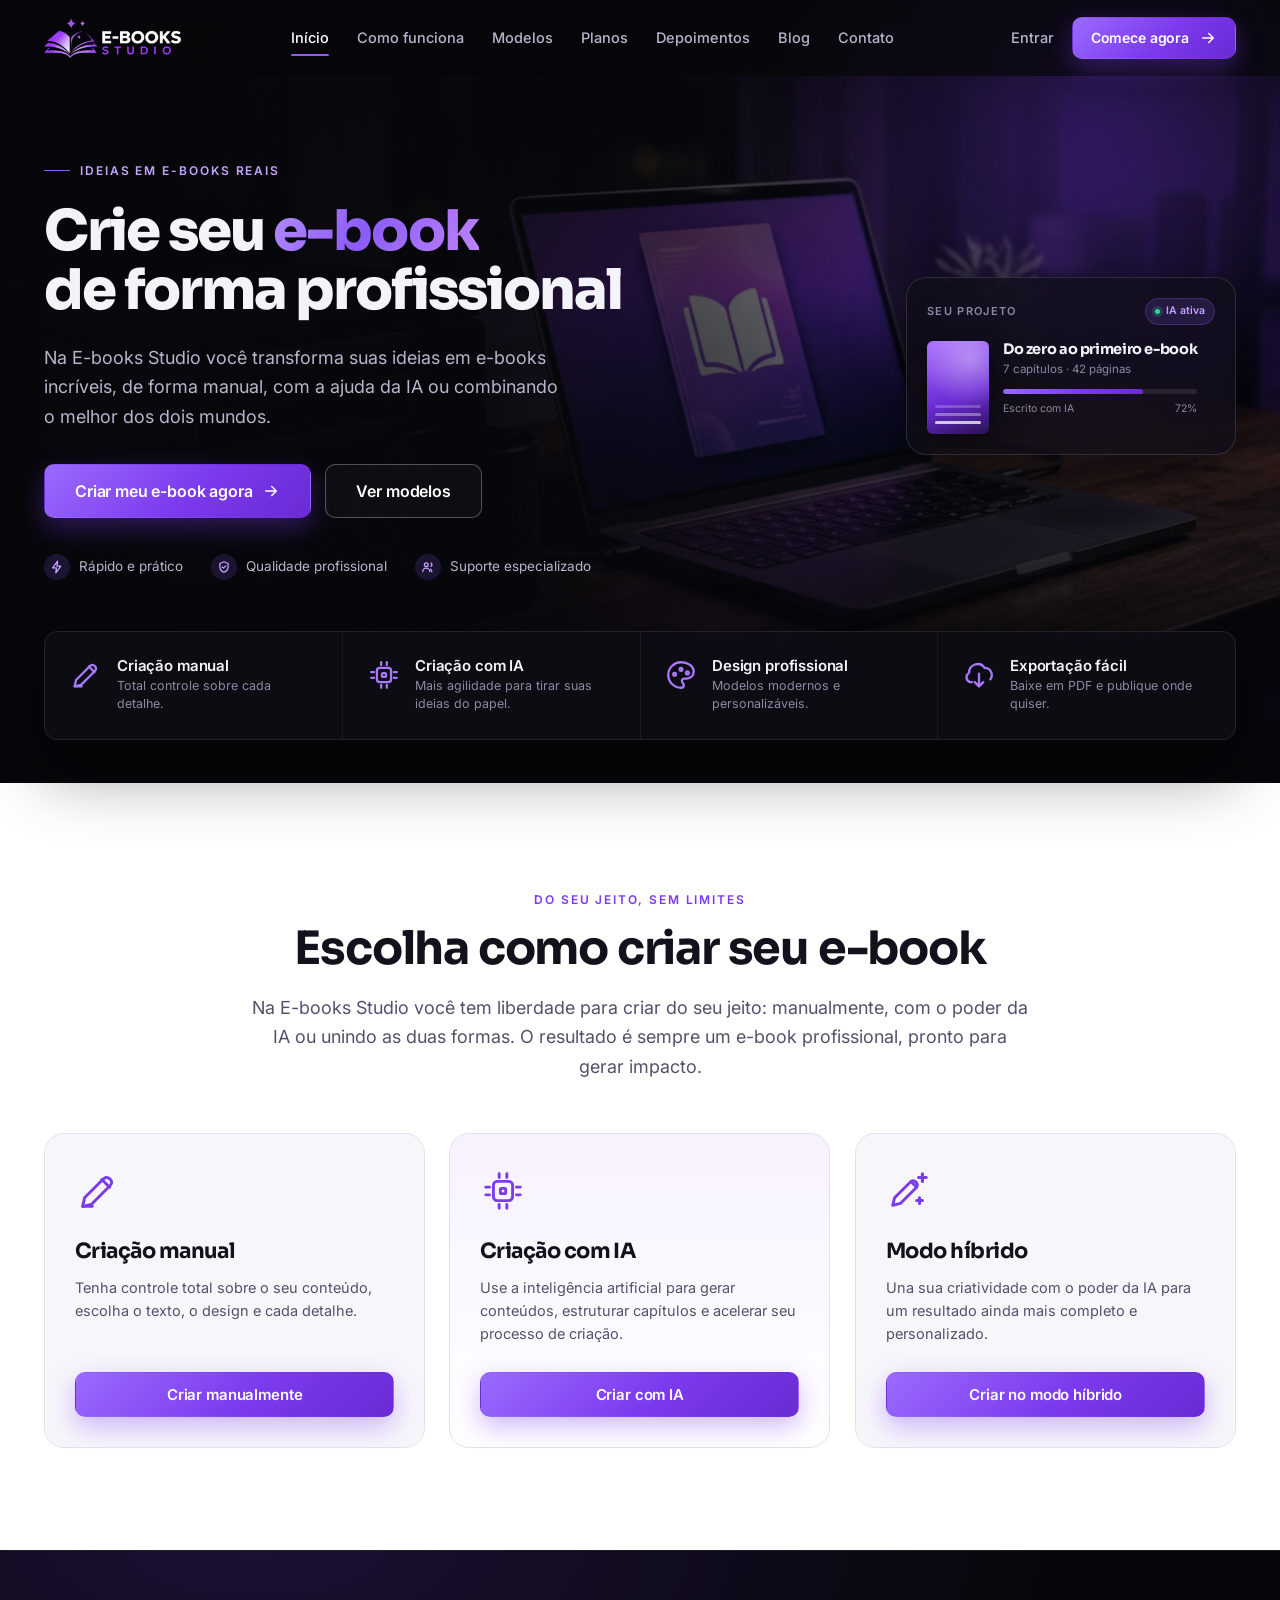
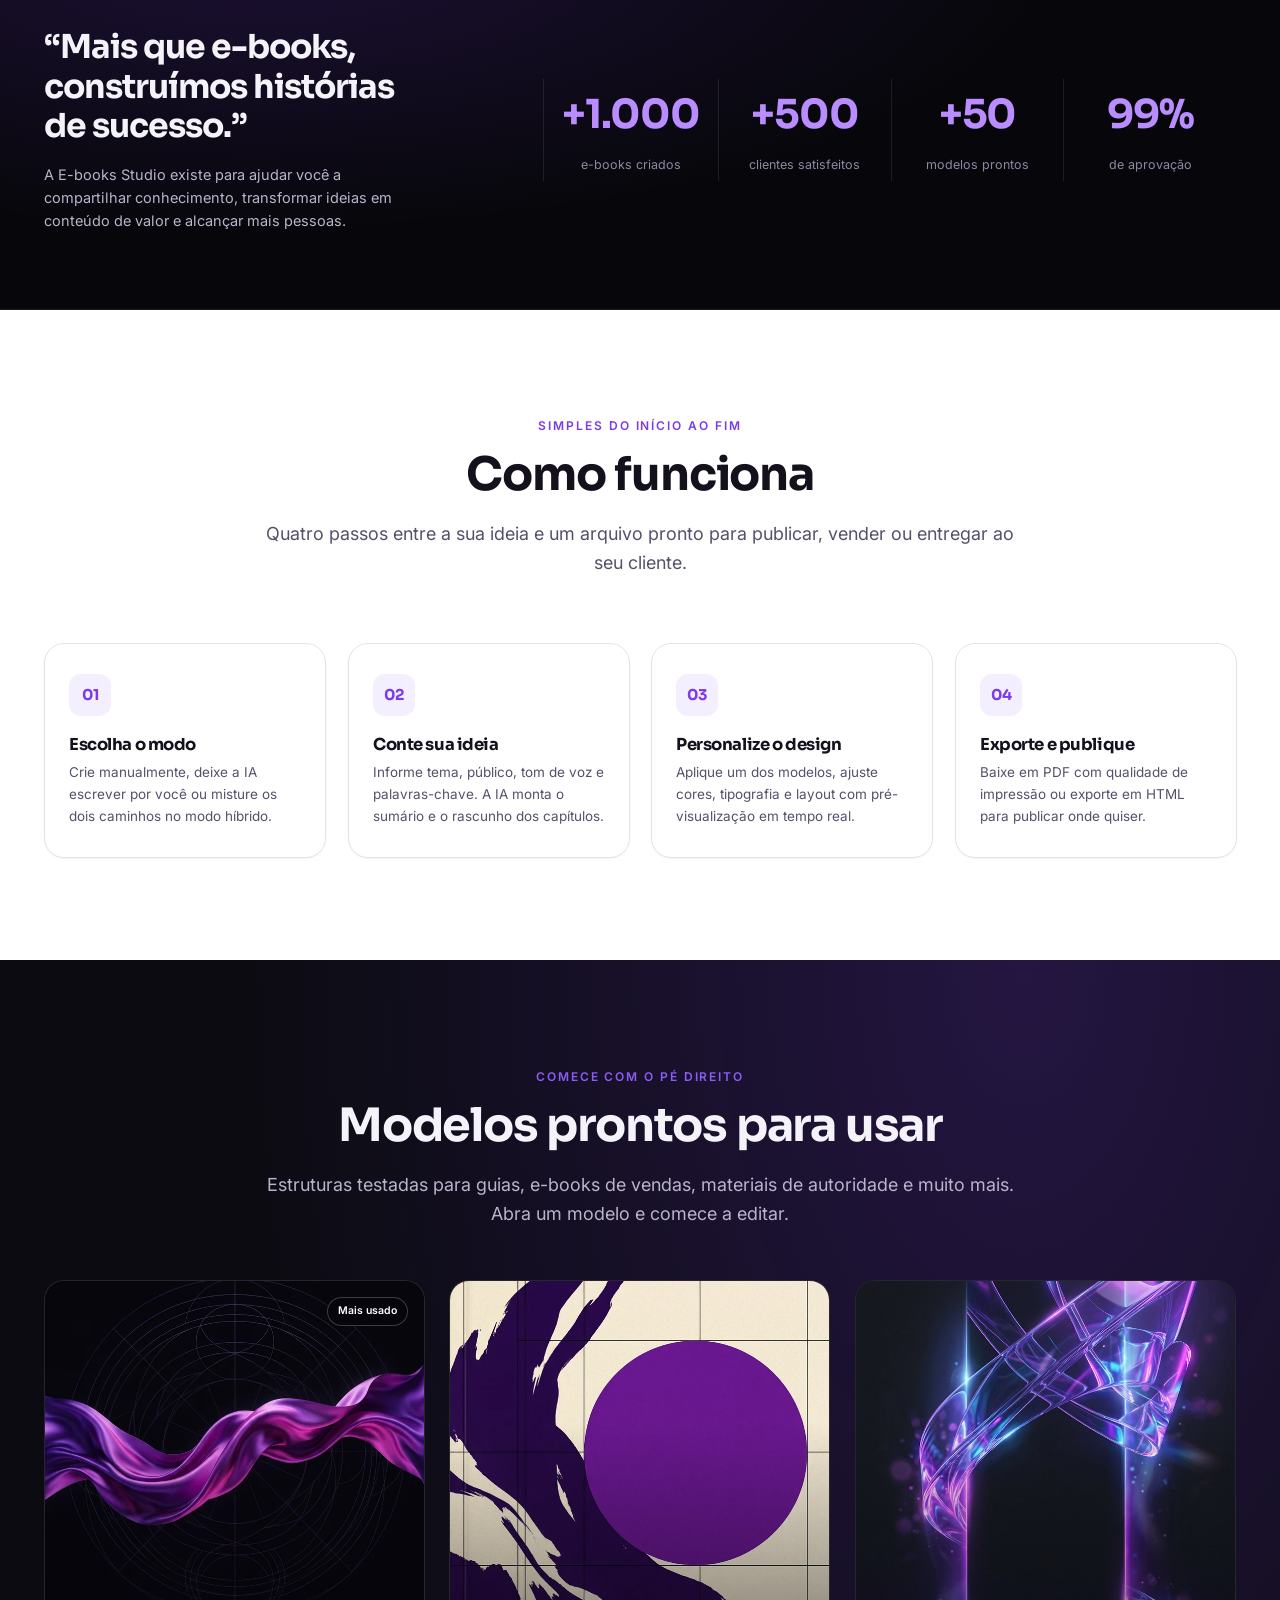
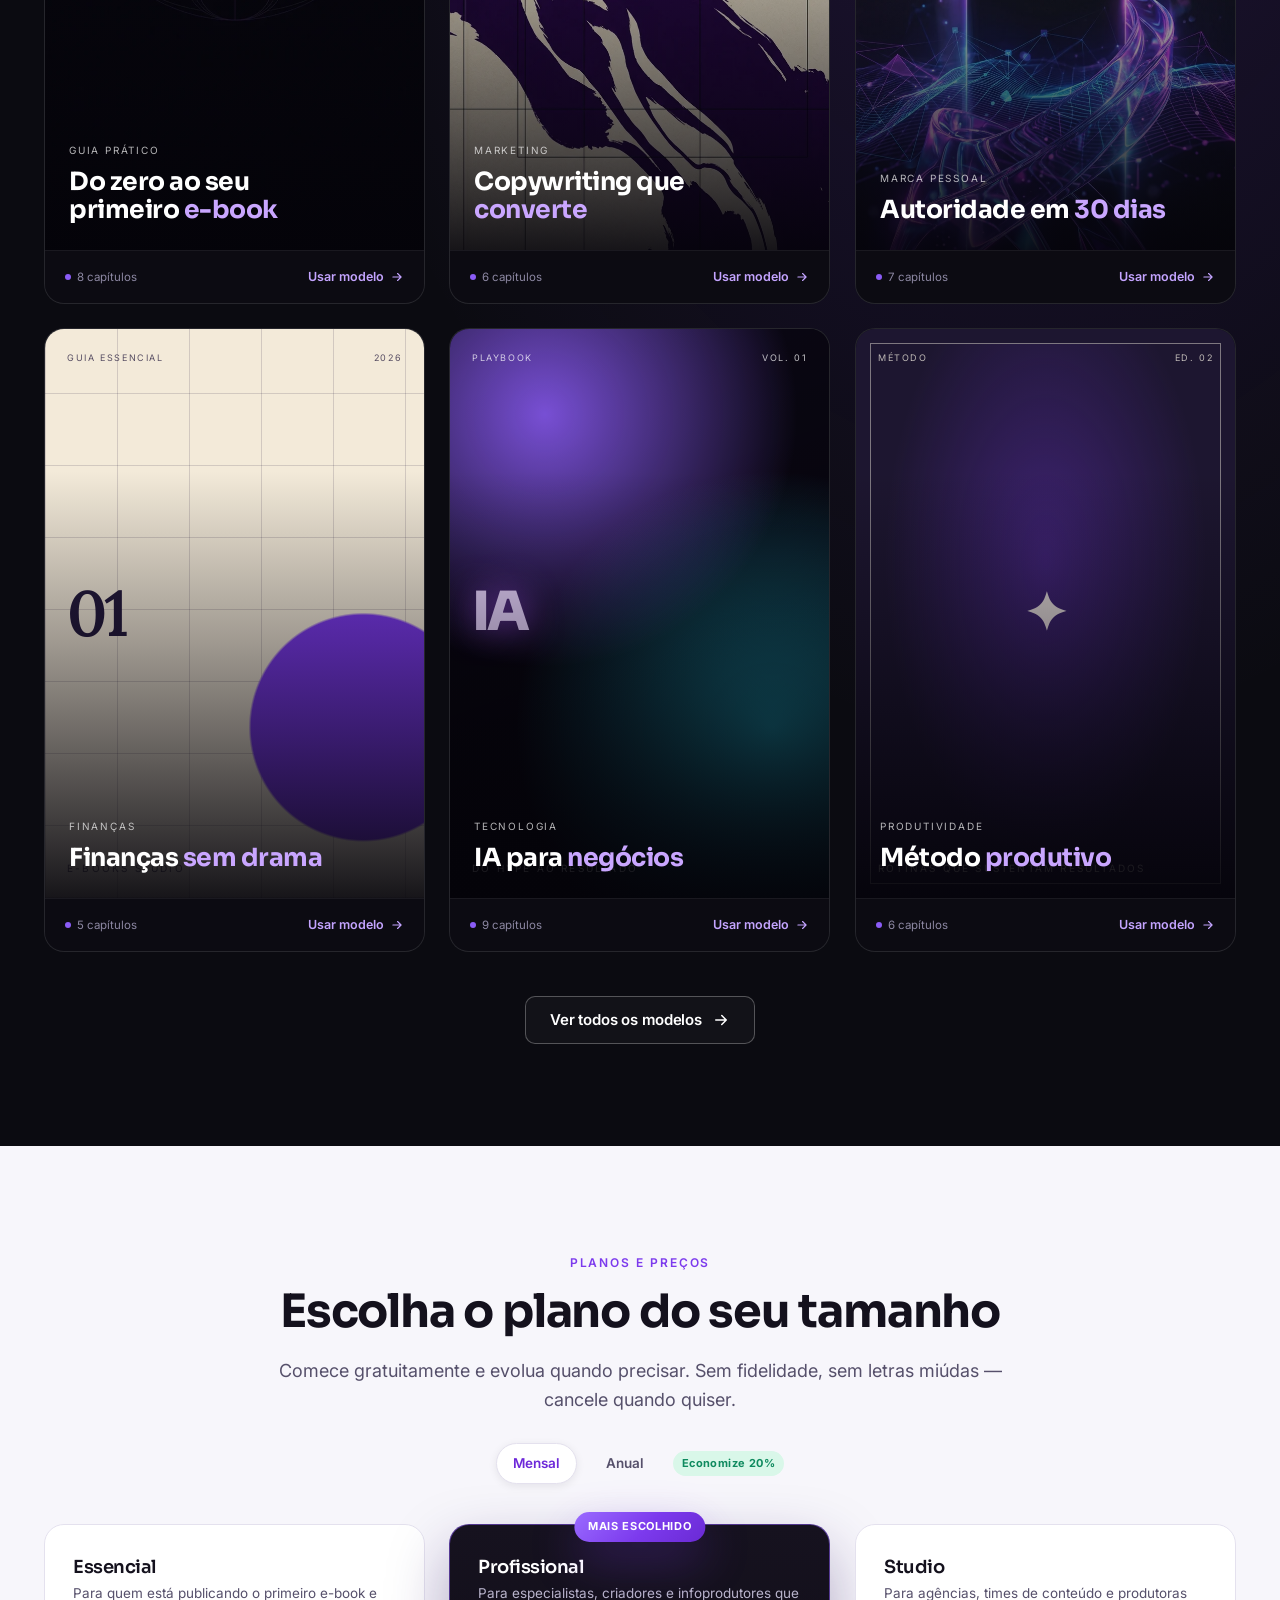
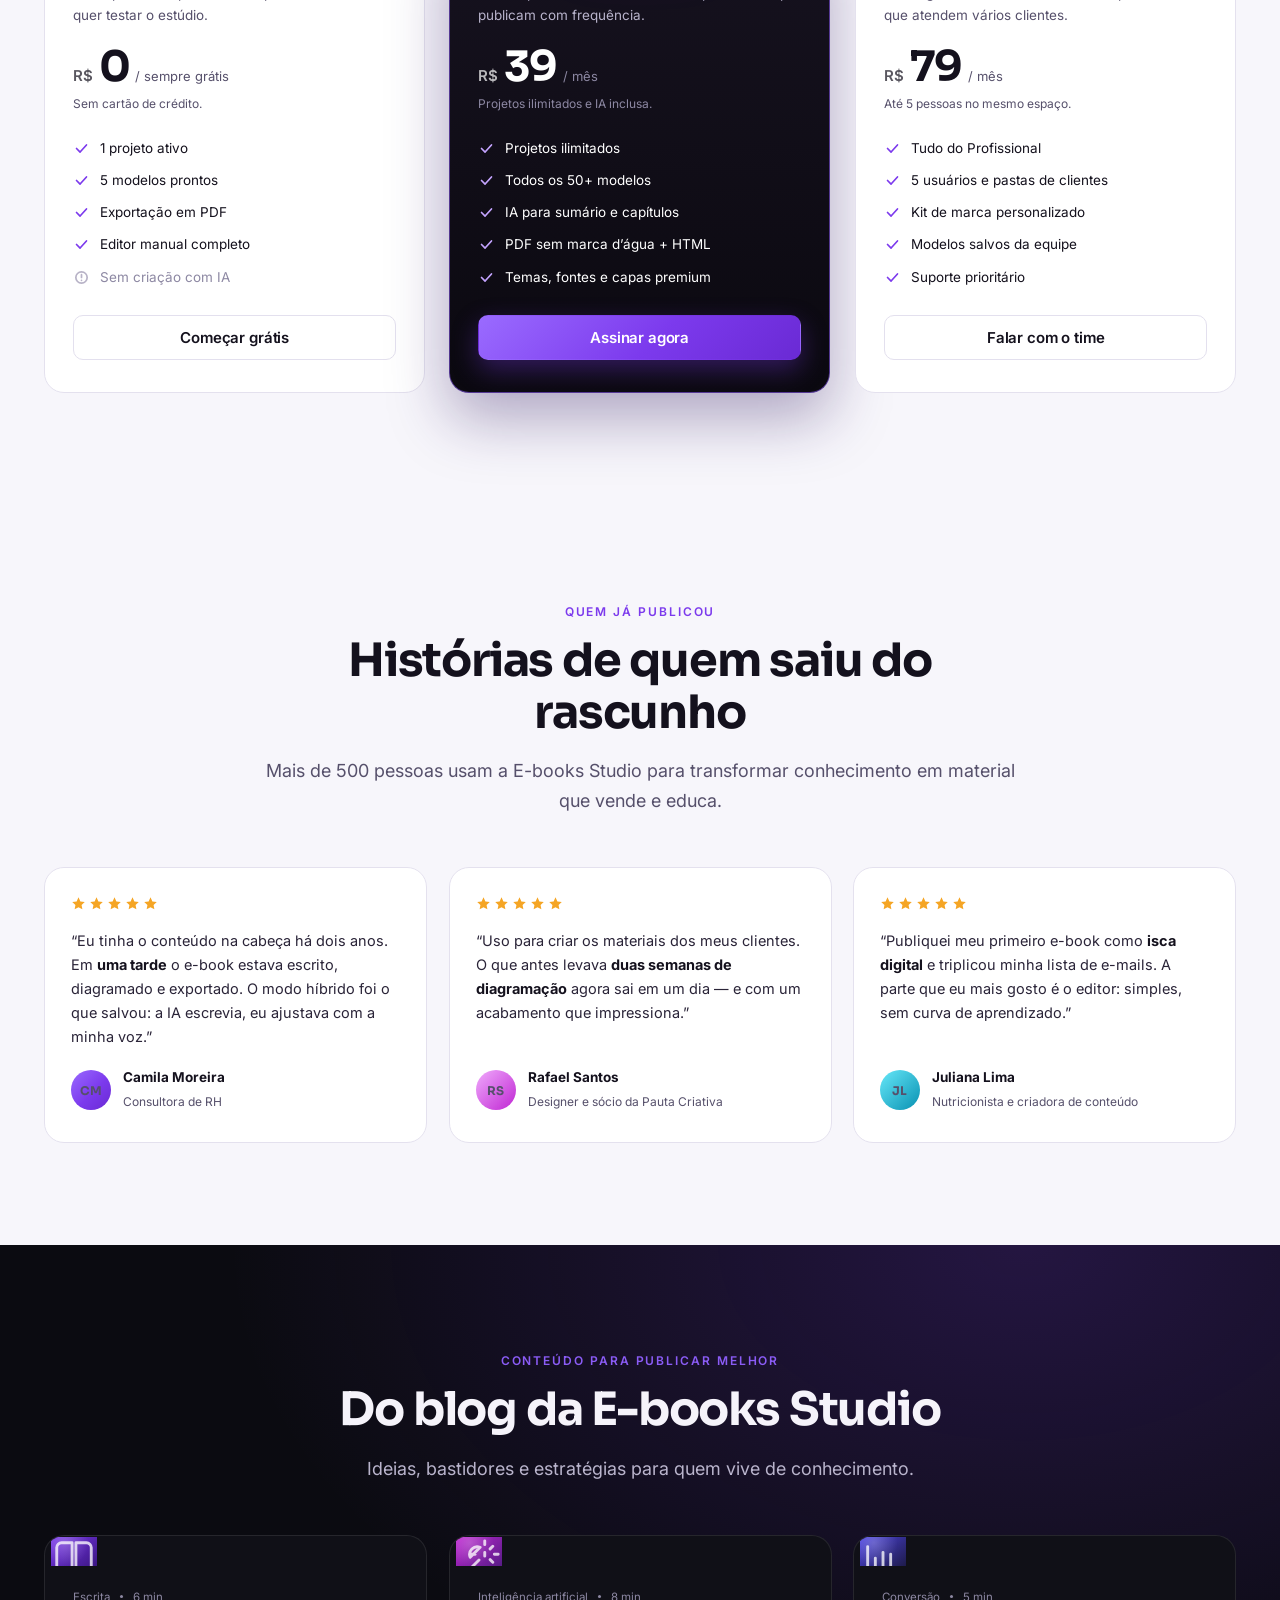
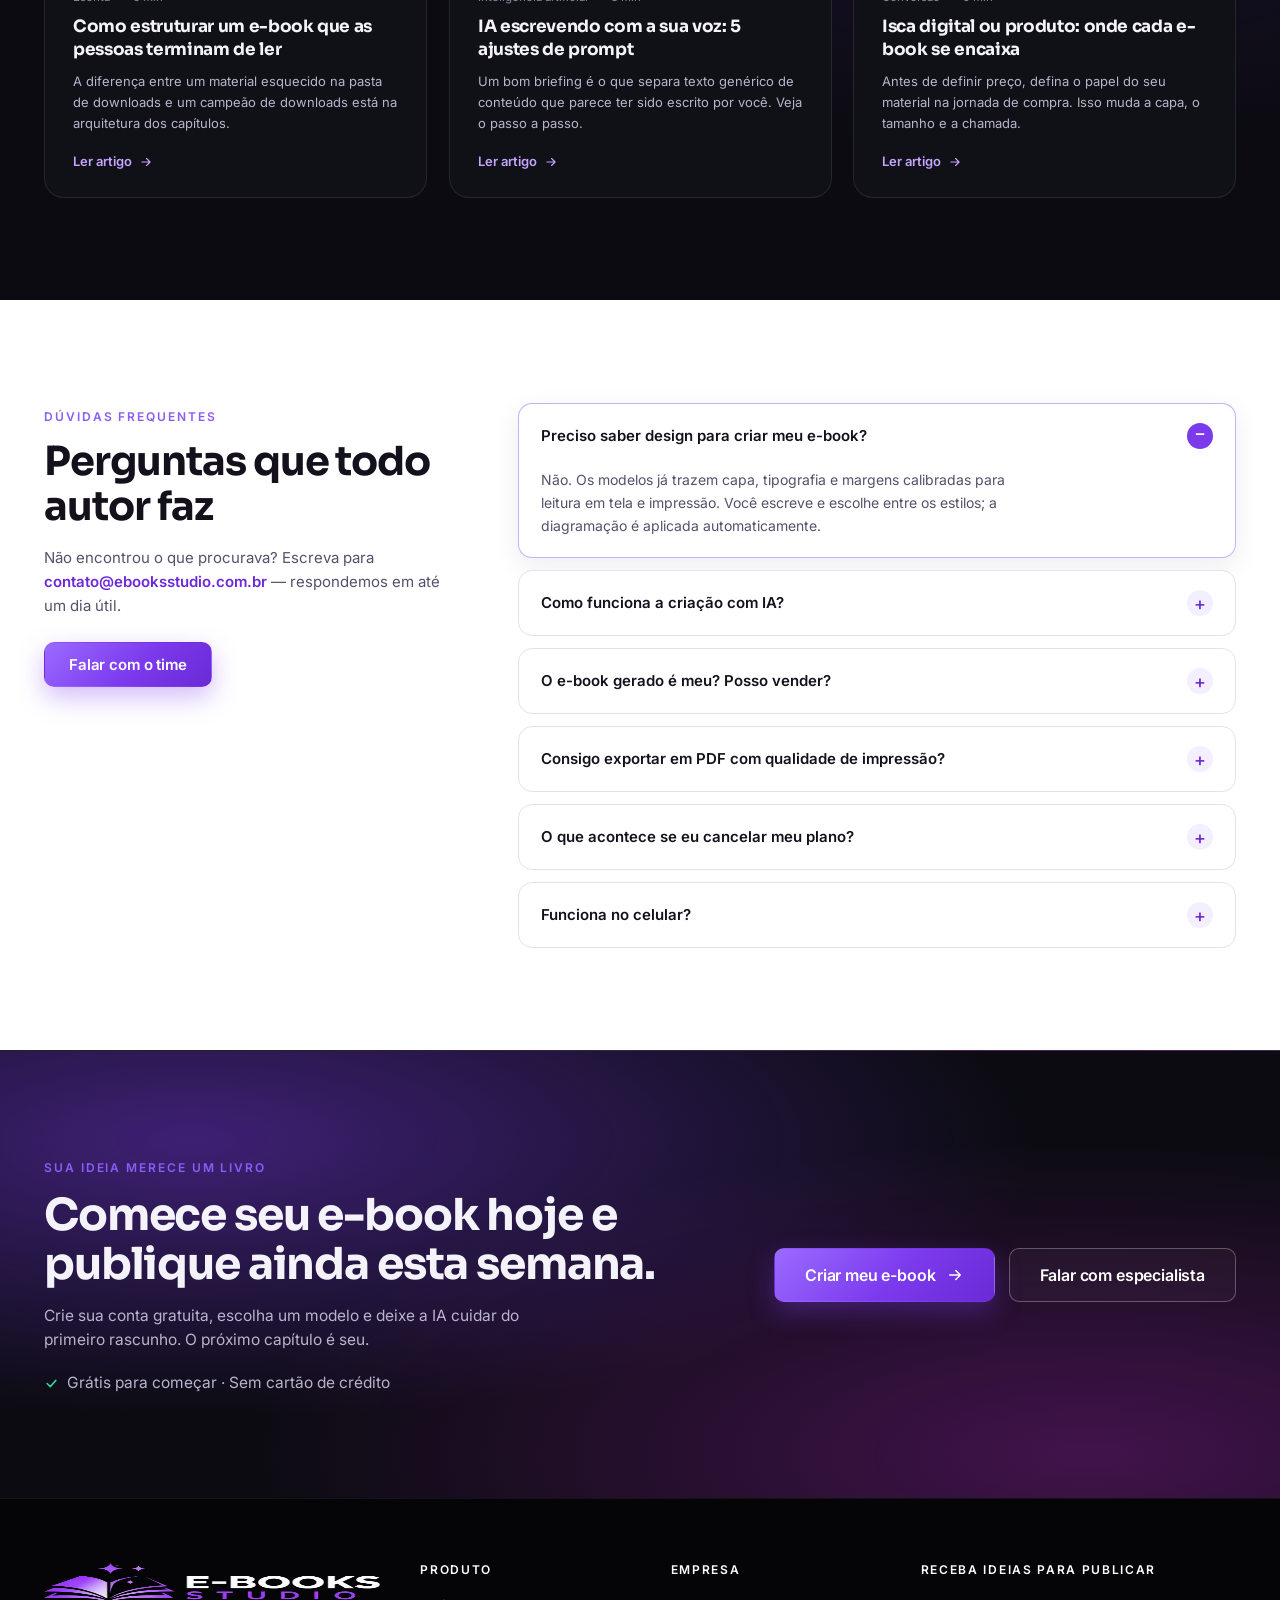
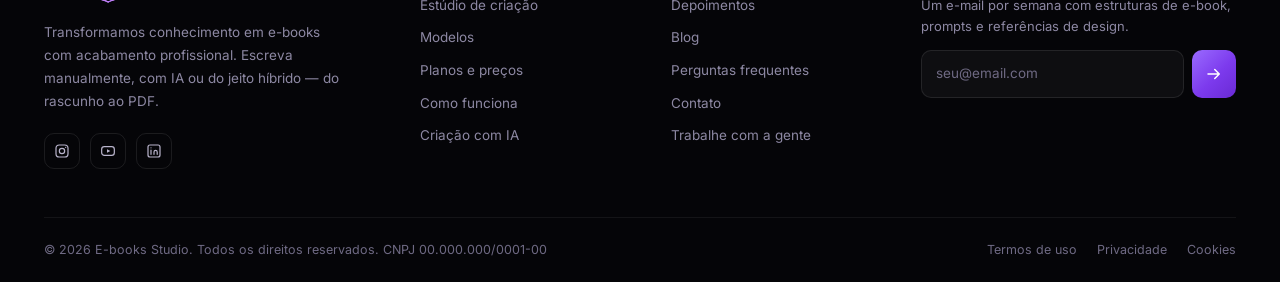
==== index.html @ 39478265 "feat: site institucional e estúdio de criação de e-books - Landing page completa (hero, modos de cri" ====
<!DOCTYPE html>
<html lang="pt-BR">
<head>
<meta charset="utf-8">
<meta name="viewport" content="width=device-width, initial-scale=1">
<title>E-books Studio — Crie e-books profissionais com IA</title>
<meta name="description" content="Transforme suas ideias em e-books profissionais. Crie manualmente, com inteligência artificial ou no modo híbrido, com design pronto, exportação em PDF e modelos exclusivos.">
<meta name="theme-color" content="#07070b">
<meta property="og:type" content="website">
<meta property="og:title" content="E-books Studio — Crie e-books profissionais com IA">
<meta property="og:description" content="Da ideia ao PDF em minutos: escreva manualmente, com IA ou no modo híbrido e publique um e-book com acabamento profissional.">
<meta property="og:image" content="assets/img/hero.webp">
<link rel="icon" href="assets/img/logo-icon.png" type="image/png">
<link rel="apple-touch-icon" href="assets/img/icon-192.png">
<link rel="manifest" href="assets/site.webmanifest">
<meta name="twitter:card" content="summary_large_image">
<meta name="twitter:title" content="E-books Studio — Crie e-books profissionais com IA">
<meta name="twitter:description" content="Da ideia ao PDF: escreva manualmente, com IA ou no modo híbrido.">
<meta name="twitter:image" content="assets/img/hero.webp">
<link rel="preconnect" href="https://fonts.googleapis.com">
<link rel="preconnect" href="https://fonts.gstatic.com" crossorigin>
<link rel="stylesheet" href="assets/css/base.css">
<link rel="stylesheet" href="assets/css/landing.css">
<noscript><style>[data-reveal]{opacity:1 !important;transform:none !important}.nav__toggle{display:none !important}</style></noscript>
<script type="application/ld+json">
{
  "@context": "https://schema.org",
  "@type": "SoftwareApplication",
  "name": "E-books Studio",
  "applicationCategory": "DesignApplication",
  "operatingSystem": "Web",
  "description": "Plataforma para criar e-books profissionais manualmente, com IA ou no modo híbrido.",
  "offers": { "@type": "Offer", "price": "0", "priceCurrency": "BRL" }
}
</script>
</head>
<body>

<a class="skip-link" href="#main">Ir para o conteúdo</a>

<!-- ============================ NAVBAR ============================ -->
<header class="nav" id="topbar">
  <div class="nav__inner">
    <a class="brand nav__logo" href="#" aria-label="E-books Studio — página inicial">
      <img src="assets/img/logo.png" alt="E-books Studio" width="900" height="263">
    </a>

    <nav class="nav__links" aria-label="Navegação principal">
      <a href="#inicio" class="is-active">Início</a>
      <a href="#como-funciona">Como funciona</a>
      <a href="#modelos">Modelos</a>
      <a href="#planos">Planos</a>
      <a href="#depoimentos">Depoimentos</a>
      <a href="#blog">Blog</a>
      <a href="#contato">Contato</a>
    </nav>

    <div class="nav__actions">
      <a class="nav__login" href="estudio.html">Entrar</a>
      <a class="btn btn--primary btn--sm" href="estudio.html">
        Comece agora
        <svg viewBox="0 0 24 24" fill="none" stroke="currentColor" stroke-width="2" stroke-linecap="round" stroke-linejoin="round" aria-hidden="true"><path d="M5 12h14M13 6l6 6-6 6"/></svg>
      </a>
      <button class="nav__toggle" type="button" aria-label="Abrir menu" aria-expanded="false" aria-controls="mobile-menu" id="nav-toggle">
        <svg viewBox="0 0 24 24" fill="none" stroke="currentColor" stroke-width="2" stroke-linecap="round" aria-hidden="true"><path d="M4 7h16M4 12h16M4 17h16"/></svg>
      </button>
    </div>
  </div>
</header>

<div class="mobile-menu" id="mobile-menu">
  <a href="#inicio">Início</a>
  <a href="#como-funciona">Como funciona</a>
  <a href="#modelos">Modelos</a>
  <a href="#planos">Planos</a>
  <a href="#depoimentos">Depoimentos</a>
  <a href="#blog">Blog</a>
  <a href="#contato">Contato</a>
  <a class="btn btn--primary btn--block" href="estudio.html">Comece agora — é grátis</a>
</div>

<main id="main">

<!-- ============================= HERO ============================= -->
<section class="hero" id="inicio">
  <div class="hero__bg" aria-hidden="true">
    <img src="assets/img/hero.webp" alt="" width="1400" height="940" fetchpriority="high">
  </div>
  <div class="hero__glow" aria-hidden="true"></div>

  <div class="container hero__inner">
    <div class="hero__copy">
      <p class="hero__eyebrow">Ideias em e-books reais</p>
      <h1>Crie seu <span class="text-gradient">e-book</span><br>de forma profissional</h1>
      <p class="hero__lead">Na E-books Studio você transforma suas ideias em e-books incríveis, de forma manual, com a ajuda da IA ou combinando o melhor dos dois mundos.</p>

      <div class="hero__cta">
        <a class="btn btn--primary btn--lg" href="estudio.html">
          Criar meu e-book agora
          <svg viewBox="0 0 24 24" fill="none" stroke="currentColor" stroke-width="2" stroke-linecap="round" stroke-linejoin="round" aria-hidden="true"><path d="M5 12h14M13 6l6 6-6 6"/></svg>
        </a>
        <a class="btn btn--ghost btn--lg" href="#modelos">Ver modelos</a>
      </div>

      <ul class="hero__trust">
        <li><span class="ic"><svg viewBox="0 0 24 24" fill="none" stroke="currentColor" stroke-width="2.2" stroke-linecap="round" stroke-linejoin="round" aria-hidden="true"><path d="M13 2 4.5 13.5H11l-1 8.5 8.5-11.5H12z"/></svg></span> Rápido e prático</li>
        <li><span class="ic"><svg viewBox="0 0 24 24" fill="none" stroke="currentColor" stroke-width="2.2" stroke-linecap="round" stroke-linejoin="round" aria-hidden="true"><path d="M12 3l7 3v6c0 4.4-3 7.6-7 9-4-1.4-7-4.6-7-9V6z"/><path d="m9 12 2 2 4-4"/></svg></span> Qualidade profissional</li>
        <li><span class="ic"><svg viewBox="0 0 24 24" fill="none" stroke="currentColor" stroke-width="2.2" stroke-linecap="round" stroke-linejoin="round" aria-hidden="true"><circle cx="9" cy="8" r="3.2"/><path d="M3 20a6 6 0 0 1 12 0"/><path d="M17 5.5a3 3 0 0 1 0 5.5M18.5 20a5.5 5.5 0 0 0-2-4.3"/></svg></span> Suporte especializado</li>
      </ul>
    </div>

    <aside class="hero__card" aria-label="Exemplo de projeto em andamento">
      <div class="hero__card-top">
        <span class="hero__card-label">Seu projeto</span>
        <span class="hero__card-badge"><i></i> IA ativa</span>
      </div>
      <div class="hero__card-body">
        <div class="hero__card-thumb" aria-hidden="true"><span></span></div>
        <div style="min-width:0">
          <h3>Do zero ao primeiro e-book</h3>
          <p class="hero__card-sub">7 capítulos · 42 páginas</p>
          <div class="hero__progress"><span></span></div>
          <div class="hero__progress-meta"><span>Escrito com IA</span><span>72%</span></div>
        </div>
      </div>
    </aside>
  </div>
</section>

<!-- ========================= FAIXA RECURSOS ======================== -->
<div class="feature-strip">
  <div class="container">
    <div class="feature-strip__grid">
      <div class="feature-strip__item" data-reveal>
        <span class="ico"><svg viewBox="0 0 24 24" fill="none" stroke="currentColor" stroke-width="1.6" stroke-linecap="round" stroke-linejoin="round" aria-hidden="true"><path d="M4 20l4.5-1 10-10a2.5 2.5 0 0 0-3.5-3.5l-10 10z"/><path d="m14 6 4 4"/><path d="M4 20h5"/></svg></span>
        <div><h3>Criação manual</h3><p>Total controle sobre cada detalhe.</p></div>
      </div>
      <div class="feature-strip__item" data-reveal style="--reveal-delay:80ms">
        <span class="ico"><svg viewBox="0 0 24 24" fill="none" stroke="currentColor" stroke-width="1.6" stroke-linecap="round" stroke-linejoin="round" aria-hidden="true"><rect x="7" y="7" width="10" height="10" rx="2"/><path d="M10 3v2M14 3v2M10 19v2M14 19v2M3 10h2M3 14h2M19 10h2M19 14h2"/><rect x="10.6" y="10.6" width="2.8" height="2.8" rx=".6"/></svg></span>
        <div><h3>Criação com IA</h3><p>Mais agilidade para tirar suas ideias do papel.</p></div>
      </div>
      <div class="feature-strip__item" data-reveal style="--reveal-delay:160ms">
        <span class="ico"><svg viewBox="0 0 24 24" fill="none" stroke="currentColor" stroke-width="1.6" stroke-linecap="round" stroke-linejoin="round" aria-hidden="true"><path d="M12 3a9 9 0 1 0 0 18c1.4 0 2-.9 2-1.8 0-1.5-1.4-1.7-1.4-3 0-1 .8-1.7 1.9-1.7H16a5 5 0 0 0 5-5c0-3.6-4-6.5-9-6.5z"/><circle cx="7.5" cy="11.5" r="1"/><circle cx="12" cy="8" r="1"/><circle cx="16.5" cy="10.5" r="1"/></svg></span>
        <div><h3>Design profissional</h3><p>Modelos modernos e personalizáveis.</p></div>
      </div>
      <div class="feature-strip__item" data-reveal style="--reveal-delay:240ms">
        <span class="ico"><svg viewBox="0 0 24 24" fill="none" stroke="currentColor" stroke-width="1.6" stroke-linecap="round" stroke-linejoin="round" aria-hidden="true"><path d="M20 15a5 5 0 0 0-4-8 6 6 0 0 0-11 3.5A3.5 3.5 0 0 0 6 17h1"/><path d="M12 11v9M9 17l3 3 3-3"/></svg></span>
        <div><h3>Exportação fácil</h3><p>Baixe em PDF e publique onde quiser.</p></div>
      </div>
    </div>
  </div>
</div>

<!-- ============================ MODOS ============================= -->
<section class="section section--light" id="modos">
  <div class="container">
    <div class="section-head" data-reveal>
      <span class="eyebrow">Do seu jeito, sem limites</span>
      <h2>Escolha como criar seu e-book</h2>
      <p>Na E-books Studio você tem liberdade para criar do seu jeito: manualmente, com o poder da IA ou unindo as duas formas. O resultado é sempre um e-book profissional, pronto para gerar impacto.</p>
    </div>

    <div class="modes__grid">
      <article class="mode-card" data-reveal>
        <span class="mode-card__icon"><svg viewBox="0 0 24 24" fill="none" stroke="currentColor" stroke-width="1.5" stroke-linecap="round" stroke-linejoin="round" aria-hidden="true"><path d="M4 20l4.5-1 10-10a2.5 2.5 0 0 0-3.5-3.5l-10 10z"/><path d="m14 6 4 4"/><path d="M4 20h5"/></svg></span>
        <h3>Criação manual</h3>
        <p>Tenha controle total sobre o seu conteúdo, escolha o texto, o design e cada detalhe.</p>
        <a class="btn btn--primary btn--block" href="estudio.html?modo=manual">Criar manualmente</a>
      </article>

      <article class="mode-card mode-card--ai" data-reveal style="--reveal-delay:100ms">
        <span class="mode-card__icon"><svg viewBox="0 0 24 24" fill="none" stroke="currentColor" stroke-width="1.5" stroke-linecap="round" stroke-linejoin="round" aria-hidden="true"><rect x="7" y="7" width="10" height="10" rx="2"/><path d="M10 3v2M14 3v2M10 19v2M14 19v2M3 10h2M3 14h2M19 10h2M19 14h2"/><rect x="10.6" y="10.6" width="2.8" height="2.8" rx=".6"/></svg></span>
        <h3>Criação com IA</h3>
        <p>Use a inteligência artificial para gerar conteúdos, estruturar capítulos e acelerar seu processo de criação.</p>
        <a class="btn btn--primary btn--block" href="estudio.html?modo=ia">Criar com IA</a>
      </article>

      <article class="mode-card" data-reveal style="--reveal-delay:200ms">
        <span class="mode-card__icon"><svg viewBox="0 0 24 24" fill="none" stroke="currentColor" stroke-width="1.5" stroke-linecap="round" stroke-linejoin="round" aria-hidden="true"><path d="M3.5 19.5l4-1L16 10a2.2 2.2 0 0 0-3-3l-8.5 8.5z"/><path d="M13 7l3 3"/><path d="M19 3v4M21 5h-4M17.5 15.5v3M19 17h-3" stroke-width="1.6"/></svg></span>
        <h3>Modo híbrido</h3>
        <p>Una sua criatividade com o poder da IA para um resultado ainda mais completo e personalizado.</p>
        <a class="btn btn--primary btn--block" href="estudio.html?modo=hibrido">Criar no modo híbrido</a>
      </article>
    </div>
  </div>
</section>

<!-- ============================ STATS ============================= -->
<section class="stats" id="numeros">
  <div class="container stats__grid">
    <div class="stats__quote" data-reveal>
      <h2>“Mais que <span style="white-space:nowrap">e-books</span>, construímos histórias de sucesso.”</h2>
      <p>A E-books Studio existe para ajudar você a compartilhar conhecimento, transformar ideias em conteúdo de valor e alcançar mais pessoas.</p>
    </div>
    <div class="stats__list" data-reveal style="--reveal-delay:120ms">
      <div class="stats__item"><strong data-count="1000" data-prefix="+">+1.000</strong><span>e-books criados</span></div>
      <div class="stats__item"><strong data-count="500" data-prefix="+">+500</strong><span>clientes satisfeitos</span></div>
      <div class="stats__item"><strong data-count="50" data-prefix="+">+50</strong><span>modelos prontos</span></div>
      <div class="stats__item"><strong data-count="99" data-suffix="%">99%</strong><span>de aprovação</span></div>
    </div>
  </div>
</section>

<!-- ========================= COMO FUNCIONA ======================== -->
<section class="section section--light" id="como-funciona">
  <div class="container">
    <div class="section-head" data-reveal>
      <span class="eyebrow">Simples do início ao fim</span>
      <h2>Como funciona</h2>
      <p>Quatro passos entre a sua ideia e um arquivo pronto para publicar, vender ou entregar ao seu cliente.</p>
    </div>

    <div class="steps">
      <article class="step" data-reveal>
        <span class="step__num">01</span>
        <h3>Escolha o modo</h3>
        <p>Crie manualmente, deixe a IA escrever por você ou misture os dois caminhos no modo híbrido.</p>
      </article>
      <article class="step" data-reveal style="--reveal-delay:90ms">
        <span class="step__num">02</span>
        <h3>Conte sua ideia</h3>
        <p>Informe tema, público, tom de voz e palavras-chave. A IA monta o sumário e o rascunho dos capítulos.</p>
      </article>
      <article class="step" data-reveal style="--reveal-delay:180ms">
        <span class="step__num">03</span>
        <h3>Personalize o design</h3>
        <p>Aplique um dos modelos, ajuste cores, tipografia e layout com pré-visualização em tempo real.</p>
      </article>
      <article class="step" data-reveal style="--reveal-delay:270ms">
        <span class="step__num">04</span>
        <h3>Exporte e publique</h3>
        <p>Baixe em PDF com qualidade de impressão ou exporte em HTML para publicar onde quiser.</p>
      </article>
    </div>
  </div>
</section>

<!-- ============================ MODELOS =========================== -->
<section class="section templates" id="modelos">
  <div class="container">
    <div class="section-head" data-reveal>
      <span class="eyebrow">Comece com o pé direito</span>
      <h2>Modelos prontos para usar</h2>
      <p>Estruturas testadas para guias, e-books de vendas, materiais de autoridade e muito mais. Abra um modelo e comece a editar.</p>
    </div>

    <div class="templates__grid">
      <a class="tpl-card" href="estudio.html?template=guia" data-reveal>
        <div class="tpl-card__cover">
          <img src="assets/img/cover-1.webp" alt="Capa escura com fita roxa luminosa" loading="lazy" width="760" height="1133">
          <span class="tpl-card__badge">Mais usado</span>
          <span class="tpl-card__kicker">Guia prático</span>
          <h3 class="tpl-card__title">Do zero ao seu primeiro <em>e-book</em></h3>
        </div>
        <div class="tpl-card__foot">
          <span class="tpl-card__tag"><i></i> 8 capítulos</span>
          <span class="tpl-card__use">Usar modelo
            <svg viewBox="0 0 24 24" fill="none" stroke="currentColor" stroke-width="2" stroke-linecap="round" stroke-linejoin="round" aria-hidden="true" width="14" height="14"><path d="M5 12h14M13 6l6 6-6 6"/></svg>
          </span>
        </div>
      </a>

      <a class="tpl-card" href="estudio.html?template=copy" data-reveal style="--reveal-delay:90ms">
        <div class="tpl-card__cover">
          <img src="assets/img/cover-2.webp" alt="Capa clara com círculo roxo" loading="lazy" width="760" height="1133">
          <span class="tpl-card__kicker">Marketing</span>
          <h3 class="tpl-card__title">Copywriting que <em>converte</em></h3>
        </div>
        <div class="tpl-card__foot">
          <span class="tpl-card__tag"><i></i> 6 capítulos</span>
          <span class="tpl-card__use">Usar modelo
            <svg viewBox="0 0 24 24" fill="none" stroke="currentColor" stroke-width="2" stroke-linecap="round" stroke-linejoin="round" aria-hidden="true" width="14" height="14"><path d="M5 12h14M13 6l6 6-6 6"/></svg>
          </span>
        </div>
      </a>

      <a class="tpl-card" href="estudio.html?template=autoridade" data-reveal style="--reveal-delay:180ms">
        <div class="tpl-card__cover">
          <img src="assets/img/cover-3.webp" alt="Capa escura com formas neon" loading="lazy" width="760" height="1133">
          <span class="tpl-card__kicker">Marca pessoal</span>
          <h3 class="tpl-card__title">Autoridade em <em>30 dias</em></h3>
        </div>
        <div class="tpl-card__foot">
          <span class="tpl-card__tag"><i></i> 7 capítulos</span>
          <span class="tpl-card__use">Usar modelo
            <svg viewBox="0 0 24 24" fill="none" stroke="currentColor" stroke-width="2" stroke-linecap="round" stroke-linejoin="round" aria-hidden="true" width="14" height="14"><path d="M5 12h14M13 6l6 6-6 6"/></svg>
          </span>
        </div>
      </a>

      <a class="tpl-card" href="estudio.html?template=financas" data-reveal>
        <div class="tpl-card__cover">
          <div class="cover-css cover-css--editorial" aria-hidden="true">
            <div class="cover-css__top"><span>Guia essencial</span><span>2026</span></div>
            <div class="cover-css__mid cover-css__mid--num">01</div>
            <div class="cover-css__bottom">E-books Studio</div>
          </div>
          <span class="tpl-card__kicker">Finanças</span>
          <h3 class="tpl-card__title">Finanças <em>sem drama</em></h3>
        </div>
        <div class="tpl-card__foot">
          <span class="tpl-card__tag"><i></i> 5 capítulos</span>
          <span class="tpl-card__use">Usar modelo
            <svg viewBox="0 0 24 24" fill="none" stroke="currentColor" stroke-width="2" stroke-linecap="round" stroke-linejoin="round" aria-hidden="true" width="14" height="14"><path d="M5 12h14M13 6l6 6-6 6"/></svg>
          </span>
        </div>
      </a>

      <a class="tpl-card" href="estudio.html?template=ia" data-reveal style="--reveal-delay:90ms">
        <div class="tpl-card__cover">
          <div class="cover-css cover-css--neon" aria-hidden="true">
            <div class="cover-css__top"><span>Playbook</span><span>Vol. 01</span></div>
            <div class="cover-css__mid cover-css__mid--word">IA</div>
            <div class="cover-css__bottom">Do hype ao resultado</div>
          </div>
          <span class="tpl-card__kicker">Tecnologia</span>
          <h3 class="tpl-card__title">IA para <em>negócios</em></h3>
        </div>
        <div class="tpl-card__foot">
          <span class="tpl-card__tag"><i></i> 9 capítulos</span>
          <span class="tpl-card__use">Usar modelo
            <svg viewBox="0 0 24 24" fill="none" stroke="currentColor" stroke-width="2" stroke-linecap="round" stroke-linejoin="round" aria-hidden="true" width="14" height="14"><path d="M5 12h14M13 6l6 6-6 6"/></svg>
          </span>
        </div>
      </a>

      <a class="tpl-card" href="estudio.html?template=metodo" data-reveal style="--reveal-delay:180ms">
        <div class="tpl-card__cover">
          <div class="cover-css cover-css--classic" aria-hidden="true">
            <div class="cover-css__top"><span>Método</span><span>Ed. 02</span></div>
            <div class="cover-css__mid cover-css__mid--glyph">✦</div>
            <div class="cover-css__bottom">Rotinas que sustentam resultados</div>
          </div>
          <span class="tpl-card__kicker">Produtividade</span>
          <h3 class="tpl-card__title">Método <em>produtivo</em></h3>
        </div>
        <div class="tpl-card__foot">
          <span class="tpl-card__tag"><i></i> 6 capítulos</span>
          <span class="tpl-card__use">Usar modelo
            <svg viewBox="0 0 24 24" fill="none" stroke="currentColor" stroke-width="2" stroke-linecap="round" stroke-linejoin="round" aria-hidden="true" width="14" height="14"><path d="M5 12h14M13 6l6 6-6 6"/></svg>
          </span>
        </div>
      </a>
    </div>

    <div class="templates__more">
      <a class="btn btn--ghost" href="estudio.html">Ver todos os modelos
        <svg viewBox="0 0 24 24" fill="none" stroke="currentColor" stroke-width="2" stroke-linecap="round" stroke-linejoin="round" aria-hidden="true"><path d="M5 12h14M13 6l6 6-6 6"/></svg>
      </a>
    </div>
  </div>
</section>

<!-- ============================= PLANOS =========================== -->
<section class="section section--soft" id="planos">
  <div class="container">
    <div class="section-head" data-reveal>
      <span class="eyebrow">Planos e preços</span>
      <h2>Escolha o plano do seu tamanho</h2>
      <p>Comece gratuitamente e evolua quando precisar. Sem fidelidade, sem letras miúdas — cancele quando quiser.</p>
    </div>

    <div class="plans__toggle" role="group" aria-label="Periodicidade da cobrança">
      <button type="button" class="is-active" data-billing="mensal">Mensal</button>
      <button type="button" data-billing="anual">Anual</button>
      <span class="plans__save">Economize 20%</span>
    </div>

    <div class="plans__grid">
      <article class="plan" data-reveal>
        <h3 class="plan__name">Essencial</h3>
        <p class="plan__desc">Para quem está publicando o primeiro e-book e quer testar o estúdio.</p>
        <div class="plan__price">
          <span class="cur">R$</span>
          <span class="val" data-monthly="0" data-yearly="0">0</span>
          <span class="per">/ sempre grátis</span>
        </div>
        <p class="plan__note">Sem cartão de crédito.</p>
        <ul class="plan__list">
          <li><svg viewBox="0 0 24 24" fill="none" stroke="currentColor" stroke-width="2.4" stroke-linecap="round" stroke-linejoin="round" aria-hidden="true"><path d="m5 12 5 5 9-10"/></svg> 1 projeto ativo</li>
          <li><svg viewBox="0 0 24 24" fill="none" stroke="currentColor" stroke-width="2.4" stroke-linecap="round" stroke-linejoin="round" aria-hidden="true"><path d="m5 12 5 5 9-10"/></svg> 5 modelos prontos</li>
          <li><svg viewBox="0 0 24 24" fill="none" stroke="currentColor" stroke-width="2.4" stroke-linecap="round" stroke-linejoin="round" aria-hidden="true"><path d="m5 12 5 5 9-10"/></svg> Exportação em PDF</li>
          <li><svg viewBox="0 0 24 24" fill="none" stroke="currentColor" stroke-width="2.4" stroke-linecap="round" stroke-linejoin="round" aria-hidden="true"><path d="m5 12 5 5 9-10"/></svg> Editor manual completo</li>
          <li class="is-muted"><svg viewBox="0 0 24 24" fill="none" stroke="currentColor" stroke-width="2.4" stroke-linecap="round" stroke-linejoin="round" aria-hidden="true"><circle cx="12" cy="12" r="8"/><path d="M12 8v4M12 16h.01"/></svg> Sem criação com IA</li>
        </ul>
        <a class="btn btn--outline-dark btn--block" href="estudio.html">Começar grátis</a>
      </article>

      <article class="plan plan--featured" data-reveal style="--reveal-delay:100ms">
        <span class="plan__badge">Mais escolhido</span>
        <h3 class="plan__name">Profissional</h3>
        <p class="plan__desc">Para especialistas, criadores e infoprodutores que publicam com frequência.</p>
        <div class="plan__price">
          <span class="cur">R$</span>
          <span class="val" data-monthly="39" data-yearly="31">39</span>
          <span class="per">/ mês</span>
        </div>
        <p class="plan__note">Projetos ilimitados e IA inclusa.</p>
        <ul class="plan__list">
          <li><svg viewBox="0 0 24 24" fill="none" stroke="currentColor" stroke-width="2.4" stroke-linecap="round" stroke-linejoin="round" aria-hidden="true"><path d="m5 12 5 5 9-10"/></svg> Projetos ilimitados</li>
          <li><svg viewBox="0 0 24 24" fill="none" stroke="currentColor" stroke-width="2.4" stroke-linecap="round" stroke-linejoin="round" aria-hidden="true"><path d="m5 12 5 5 9-10"/></svg> Todos os 50+ modelos</li>
          <li><svg viewBox="0 0 24 24" fill="none" stroke="currentColor" stroke-width="2.4" stroke-linecap="round" stroke-linejoin="round" aria-hidden="true"><path d="m5 12 5 5 9-10"/></svg> IA para sumário e capítulos</li>
          <li><svg viewBox="0 0 24 24" fill="none" stroke="currentColor" stroke-width="2.4" stroke-linecap="round" stroke-linejoin="round" aria-hidden="true"><path d="m5 12 5 5 9-10"/></svg> PDF sem marca d’água + HTML</li>
          <li><svg viewBox="0 0 24 24" fill="none" stroke="currentColor" stroke-width="2.4" stroke-linecap="round" stroke-linejoin="round" aria-hidden="true"><path d="m5 12 5 5 9-10"/></svg> Temas, fontes e capas premium</li>
        </ul>
        <a class="btn btn--primary btn--block" href="estudio.html?plano=profissional">Assinar agora</a>
      </article>

      <article class="plan" data-reveal style="--reveal-delay:200ms">
        <h3 class="plan__name">Studio</h3>
        <p class="plan__desc">Para agências, times de conteúdo e produtoras que atendem vários clientes.</p>
        <div class="plan__price">
          <span class="cur">R$</span>
          <span class="val" data-monthly="79" data-yearly="63">79</span>
          <span class="per">/ mês</span>
        </div>
        <p class="plan__note">Até 5 pessoas no mesmo espaço.</p>
        <ul class="plan__list">
          <li><svg viewBox="0 0 24 24" fill="none" stroke="currentColor" stroke-width="2.4" stroke-linecap="round" stroke-linejoin="round" aria-hidden="true"><path d="m5 12 5 5 9-10"/></svg> Tudo do Profissional</li>
          <li><svg viewBox="0 0 24 24" fill="none" stroke="currentColor" stroke-width="2.4" stroke-linecap="round" stroke-linejoin="round" aria-hidden="true"><path d="m5 12 5 5 9-10"/></svg> 5 usuários e pastas de clientes</li>
          <li><svg viewBox="0 0 24 24" fill="none" stroke="currentColor" stroke-width="2.4" stroke-linecap="round" stroke-linejoin="round" aria-hidden="true"><path d="m5 12 5 5 9-10"/></svg> Kit de marca personalizado</li>
          <li><svg viewBox="0 0 24 24" fill="none" stroke="currentColor" stroke-width="2.4" stroke-linecap="round" stroke-linejoin="round" aria-hidden="true"><path d="m5 12 5 5 9-10"/></svg> Modelos salvos da equipe</li>
          <li><svg viewBox="0 0 24 24" fill="none" stroke="currentColor" stroke-width="2.4" stroke-linecap="round" stroke-linejoin="round" aria-hidden="true"><path d="m5 12 5 5 9-10"/></svg> Suporte prioritário</li>
        </ul>
        <a class="btn btn--outline-dark btn--block" href="estudio.html?plano=studio">Falar com o time</a>
      </article>
    </div>
  </div>
</section>

<!-- ========================== DEPOIMENTOS ========================= -->
<section class="section section--soft testimonials" id="depoimentos">
  <div class="container">
    <div class="section-head" data-reveal>
      <span class="eyebrow">Quem já publicou</span>
      <h2>Histórias de quem saiu do rascunho</h2>
      <p>Mais de 500 pessoas usam a E-books Studio para transformar conhecimento em material que vende e educa.</p>
    </div>

    <div class="testimonials__grid">
      <article class="testimonial" data-reveal>
        <div class="stars" role="img" aria-label="5 de 5 estrelas">
          <svg viewBox="0 0 24 24" fill="currentColor" aria-hidden="true"><path d="m12 2 3 6.6 7 .9-5.1 4.8 1.3 7L12 18l-6.2 3.3 1.3-7L2 9.5l7-.9z"/></svg>
          <svg viewBox="0 0 24 24" fill="currentColor" aria-hidden="true"><path d="m12 2 3 6.6 7 .9-5.1 4.8 1.3 7L12 18l-6.2 3.3 1.3-7L2 9.5l7-.9z"/></svg>
          <svg viewBox="0 0 24 24" fill="currentColor" aria-hidden="true"><path d="m12 2 3 6.6 7 .9-5.1 4.8 1.3 7L12 18l-6.2 3.3 1.3-7L2 9.5l7-.9z"/></svg>
          <svg viewBox="0 0 24 24" fill="currentColor" aria-hidden="true"><path d="m12 2 3 6.6 7 .9-5.1 4.8 1.3 7L12 18l-6.2 3.3 1.3-7L2 9.5l7-.9z"/></svg>
          <svg viewBox="0 0 24 24" fill="currentColor" aria-hidden="true"><path d="m12 2 3 6.6 7 .9-5.1 4.8 1.3 7L12 18l-6.2 3.3 1.3-7L2 9.5l7-.9z"/></svg>
        </div>
        <blockquote>“Eu tinha o conteúdo na cabeça há dois anos. Em <strong>uma tarde</strong> o e-book estava escrito, diagramado e exportado. O modo híbrido foi o que salvou: a IA escrevia, eu ajustava com a minha voz.”</blockquote>
        <div class="testimonial__author">
          <span class="avatar" aria-hidden="true">CM</span>
          <div><strong>Camila Moreira</strong><span>Consultora de RH</span></div>
        </div>
      </article>

      <article class="testimonial" data-reveal style="--reveal-delay:100ms">
        <div class="stars" role="img" aria-label="5 de 5 estrelas">
          <svg viewBox="0 0 24 24" fill="currentColor" aria-hidden="true"><path d="m12 2 3 6.6 7 .9-5.1 4.8 1.3 7L12 18l-6.2 3.3 1.3-7L2 9.5l7-.9z"/></svg>
          <svg viewBox="0 0 24 24" fill="currentColor" aria-hidden="true"><path d="m12 2 3 6.6 7 .9-5.1 4.8 1.3 7L12 18l-6.2 3.3 1.3-7L2 9.5l7-.9z"/></svg>
          <svg viewBox="0 0 24 24" fill="currentColor" aria-hidden="true"><path d="m12 2 3 6.6 7 .9-5.1 4.8 1.3 7L12 18l-6.2 3.3 1.3-7L2 9.5l7-.9z"/></svg>
          <svg viewBox="0 0 24 24" fill="currentColor" aria-hidden="true"><path d="m12 2 3 6.6 7 .9-5.1 4.8 1.3 7L12 18l-6.2 3.3 1.3-7L2 9.5l7-.9z"/></svg>
          <svg viewBox="0 0 24 24" fill="currentColor" aria-hidden="true"><path d="m12 2 3 6.6 7 .9-5.1 4.8 1.3 7L12 18l-6.2 3.3 1.3-7L2 9.5l7-.9z"/></svg>
        </div>
        <blockquote>“Uso para criar os materiais dos meus clientes. O que antes levava <strong>duas semanas de diagramação</strong> agora sai em um dia — e com um acabamento que impressiona.”</blockquote>
        <div class="testimonial__author">
          <span class="avatar avatar--b" aria-hidden="true">RS</span>
          <div><strong>Rafael Santos</strong><span>Designer e sócio da Pauta Criativa</span></div>
        </div>
      </article>

      <article class="testimonial" data-reveal style="--reveal-delay:200ms">
        <div class="stars" role="img" aria-label="5 de 5 estrelas">
          <svg viewBox="0 0 24 24" fill="currentColor" aria-hidden="true"><path d="m12 2 3 6.6 7 .9-5.1 4.8 1.3 7L12 18l-6.2 3.3 1.3-7L2 9.5l7-.9z"/></svg>
          <svg viewBox="0 0 24 24" fill="currentColor" aria-hidden="true"><path d="m12 2 3 6.6 7 .9-5.1 4.8 1.3 7L12 18l-6.2 3.3 1.3-7L2 9.5l7-.9z"/></svg>
          <svg viewBox="0 0 24 24" fill="currentColor" aria-hidden="true"><path d="m12 2 3 6.6 7 .9-5.1 4.8 1.3 7L12 18l-6.2 3.3 1.3-7L2 9.5l7-.9z"/></svg>
          <svg viewBox="0 0 24 24" fill="currentColor" aria-hidden="true"><path d="m12 2 3 6.6 7 .9-5.1 4.8 1.3 7L12 18l-6.2 3.3 1.3-7L2 9.5l7-.9z"/></svg>
          <svg viewBox="0 0 24 24" fill="currentColor" aria-hidden="true"><path d="m12 2 3 6.6 7 .9-5.1 4.8 1.3 7L12 18l-6.2 3.3 1.3-7L2 9.5l7-.9z"/></svg>
        </div>
        <blockquote>“Publiquei meu primeiro e-book como <strong>isca digital</strong> e triplicou minha lista de e-mails. A parte que eu mais gosto é o editor: simples, sem curva de aprendizado.”</blockquote>
        <div class="testimonial__author">
          <span class="avatar avatar--c" aria-hidden="true">JL</span>
          <div><strong>Juliana Lima</strong><span>Nutricionista e criadora de conteúdo</span></div>
        </div>
      </article>
    </div>
  </div>
</section>

<!-- ============================== BLOG ============================ -->
<section class="section templates" id="blog">
  <div class="container">
    <div class="section-head" data-reveal>
      <span class="eyebrow">Conteúdo para publicar melhor</span>
      <h2>Do blog da E-books Studio</h2>
      <p>Ideias, bastidores e estratégias para quem vive de conhecimento.</p>
    </div>

    <div class="blog__grid">
      <button class="post" type="button" data-post="0" data-reveal>
        <div class="post__thumb" aria-hidden="true">
          <svg viewBox="0 0 24 24" fill="none" stroke="currentColor" stroke-width="1.5" stroke-linecap="round" stroke-linejoin="round"><path d="M3 5.5A2.5 2.5 0 0 1 5.5 3H11v17H5.5A2.5 2.5 0 0 0 3 22z"/><path d="M21 5.5A2.5 2.5 0 0 0 18.5 3H13v17h5.5A2.5 2.5 0 0 1 21 22z"/></svg>
        </div>
        <div class="post__body">
          <div class="post__meta"><span>Escrita</span><span class="dot"></span><span>6 min</span></div>
          <h3>Como estruturar um e-book que as pessoas terminam de ler</h3>
          <p>A diferença entre um material esquecido na pasta de downloads e um campeão de downloads está na arquitetura dos capítulos.</p>
          <span class="post__link">Ler artigo
            <svg viewBox="0 0 24 24" fill="none" stroke="currentColor" stroke-width="2" stroke-linecap="round" stroke-linejoin="round" aria-hidden="true" width="14" height="14"><path d="M5 12h14M13 6l6 6-6 6"/></svg>
          </span>
        </div>
      </button>

      <button class="post" type="button" data-post="1" data-reveal style="--reveal-delay:100ms">
        <div class="post__thumb" aria-hidden="true">
          <svg viewBox="0 0 24 24" fill="none" stroke="currentColor" stroke-width="1.5" stroke-linecap="round" stroke-linejoin="round"><path d="M15 4V2M15 10V8M8 9h2M20 9h2M17.8 11.8l1.4 1.4M17.8 6.2l1.4-1.4M3 21l9-9M12.6 5.4a4 4 0 0 0-5.2 5.2z"/></svg>
        </div>
        <div class="post__body">
          <div class="post__meta"><span>Inteligência artificial</span><span class="dot"></span><span>8 min</span></div>
          <h3>IA escrevendo com a sua voz: 5 ajustes de prompt</h3>
          <p>Um bom briefing é o que separa texto genérico de conteúdo que parece ter sido escrito por você. Veja o passo a passo.</p>
          <span class="post__link">Ler artigo
            <svg viewBox="0 0 24 24" fill="none" stroke="currentColor" stroke-width="2" stroke-linecap="round" stroke-linejoin="round" aria-hidden="true" width="14" height="14"><path d="M5 12h14M13 6l6 6-6 6"/></svg>
          </span>
        </div>
      </button>

      <button class="post" type="button" data-post="2" data-reveal style="--reveal-delay:200ms">
        <div class="post__thumb" aria-hidden="true">
          <svg viewBox="0 0 24 24" fill="none" stroke="currentColor" stroke-width="1.5" stroke-linecap="round" stroke-linejoin="round"><path d="M4 19V5M4 19h16"/><path d="M8 15v-4M12 15V8M16 15v-6"/></svg>
        </div>
        <div class="post__body">
          <div class="post__meta"><span>Conversão</span><span class="dot"></span><span>5 min</span></div>
          <h3>Isca digital ou produto: onde cada e-book se encaixa</h3>
          <p>Antes de definir preço, defina o papel do seu material na jornada de compra. Isso muda a capa, o tamanho e a chamada.</p>
          <span class="post__link">Ler artigo
            <svg viewBox="0 0 24 24" fill="none" stroke="currentColor" stroke-width="2" stroke-linecap="round" stroke-linejoin="round" aria-hidden="true" width="14" height="14"><path d="M5 12h14M13 6l6 6-6 6"/></svg>
          </span>
        </div>
      </button>
    </div>
  </div>
</section>

<!-- ============================== FAQ ============================= -->
<section class="section faq" id="faq">
  <div class="container faq__grid">
    <div class="faq__intro" data-reveal>
      <span class="eyebrow">Dúvidas frequentes</span>
      <h2>Perguntas que todo autor faz</h2>
      <p>Não encontrou o que procurava? Escreva para <a href="mailto:contato@ebooksstudio.com.br" style="color:var(--purple-700);font-weight:600">contato@ebooksstudio.com.br</a> — respondemos em até um dia útil.</p>
      <a class="btn btn--primary" href="#contato">Falar com o time</a>
    </div>

    <div class="faq__list">
      <details class="faq__item" open>
        <summary>Preciso saber design para criar meu e-book?</summary>
        <p>Não. Os modelos já trazem capa, tipografia e margens calibradas para leitura em tela e impressão. Você escreve e escolhe entre os estilos; a diagramação é aplicada automaticamente.</p>
      </details>
      <details class="faq__item">
        <summary>Como funciona a criação com IA?</summary>
        <p>Você informa tema, público, tom de voz e quantidade de capítulos. A IA monta o sumário e o rascunho de cada capítulo, que você revisa e edita livremente. No modo híbrido, você escreve e a IA completa trechos, ou o contrário.</p>
      </details>
      <details class="faq__item">
        <summary>O e-book gerado é meu? Posso vender?</summary>
        <p>Sim. Todo o conteúdo e o arquivo final são seus, inclusive para uso comercial. Nos planos pagos a exportação sai sem marca d’água.</p>
      </details>
      <details class="faq__item">
        <summary>Consigo exportar em PDF com qualidade de impressão?</summary>
        <p>Sim. A exportação usa as dimensões reais da página escolhida (A4, A5 ou formato quadrado), com margens de segurança e fontes incorporadas pelo navegador.</p>
      </details>
      <details class="faq__item">
        <summary>O que acontece se eu cancelar meu plano?</summary>
        <p>Seus projetos continuam salvos na conta e voltam para o limite do plano gratuito. Você mantém o acesso aos arquivos já exportados, sem fidelidade ou multa.</p>
      </details>
      <details class="faq__item">
        <summary>Funciona no celular?</summary>
        <p>A escrita e a revisão funcionam muito bem no celular. Para ajustes finos de design recomendamos tablet ou computador, onde a área de edição fica mais confortável.</p>
      </details>
    </div>
  </div>
</section>

<!-- ============================ CTA FINAL ========================= -->
<section class="cta" id="contato">
  <div class="container cta__inner">
    <div>
      <span class="eyebrow">Sua ideia merece um livro</span>
      <h2>Comece seu e-book hoje e publique ainda esta semana.</h2>
      <p>Crie sua conta gratuita, escolha um modelo e deixe a IA cuidar do primeiro rascunho. O próximo capítulo é seu.</p>
      <p class="cta__note">
        <svg viewBox="0 0 24 24" fill="none" stroke="currentColor" stroke-width="2.4" stroke-linecap="round" stroke-linejoin="round" aria-hidden="true"><path d="m5 12 5 5 9-10"/></svg>
        Grátis para começar · Sem cartão de crédito
      </p>
    </div>
    <div class="cta__actions">
      <a class="btn btn--primary btn--lg" href="estudio.html">Criar meu e-book
        <svg viewBox="0 0 24 24" fill="none" stroke="currentColor" stroke-width="2" stroke-linecap="round" stroke-linejoin="round" aria-hidden="true"><path d="M5 12h14M13 6l6 6-6 6"/></svg>
      </a>
      <a class="btn btn--ghost btn--lg" href="mailto:contato@ebooksstudio.com.br">Falar com especialista</a>
    </div>
  </div>
</section>

</main>

<!-- ============================= FOOTER =========================== -->
<footer class="footer">
  <div class="container">
    <div class="footer__grid">
      <div class="footer__brand">
        <img src="assets/img/logo.png" alt="E-books Studio" width="900" height="263" loading="lazy">
        <p>Transformamos conhecimento em e-books com acabamento profissional. Escreva manualmente, com IA ou do jeito híbrido — do rascunho ao PDF.</p>
        <div class="footer__social">
          <a href="#" aria-label="Instagram da E-books Studio">
            <svg viewBox="0 0 24 24" fill="none" stroke="currentColor" stroke-width="1.8" stroke-linecap="round" stroke-linejoin="round" aria-hidden="true"><rect x="3" y="3" width="18" height="18" rx="5"/><circle cx="12" cy="12" r="4"/><circle cx="17.5" cy="6.5" r="1" fill="currentColor" stroke="none"/></svg>
          </a>
          <a href="#" aria-label="YouTube da E-books Studio">
            <svg viewBox="0 0 24 24" fill="none" stroke="currentColor" stroke-width="1.8" stroke-linecap="round" stroke-linejoin="round" aria-hidden="true"><rect x="2.5" y="5.5" width="19" height="13" rx="4"/><path d="m10.5 9.5 5 2.5-5 2.5z" fill="currentColor" stroke="none"/></svg>
          </a>
          <a href="#" aria-label="LinkedIn da E-books Studio">
            <svg viewBox="0 0 24 24" fill="none" stroke="currentColor" stroke-width="1.8" stroke-linecap="round" stroke-linejoin="round" aria-hidden="true"><rect x="3" y="3" width="18" height="18" rx="3"/><path d="M7.5 10.5V17M7.5 7.2v.1M12 17v-3.6a2.4 2.4 0 0 1 4.8 0V17"/></svg>
          </a>
        </div>
      </div>

      <div>
        <h3>Produto</h3>
        <nav class="footer__links" aria-label="Produto">
          <a href="estudio.html">Estúdio de criação</a>
          <a href="#modelos">Modelos</a>
          <a href="#planos">Planos e preços</a>
          <a href="#como-funciona">Como funciona</a>
          <a href="estudio.html?modo=ia">Criação com IA</a>
        </nav>
      </div>

      <div>
        <h3>Empresa</h3>
        <nav class="footer__links" aria-label="Empresa">
          <a href="#depoimentos">Depoimentos</a>
          <a href="#blog">Blog</a>
          <a href="#faq">Perguntas frequentes</a>
          <a href="mailto:contato@ebooksstudio.com.br">Contato</a>
          <a href="#contato">Trabalhe com a gente</a>
        </nav>
      </div>

      <div class="footer__news">
        <h3>Receba ideias para publicar</h3>
        <p>Um e-mail por semana com estruturas de e-book, prompts e referências de design.</p>
        <form class="news-form" id="news-form" novalidate>
          <label class="sr-only" for="news-email">Seu e-mail</label>
          <input id="news-email" name="email" type="email" placeholder="seu@email.com" autocomplete="email" required>
          <button type="submit" aria-label="Inscrever-se">
            <svg viewBox="0 0 24 24" fill="none" stroke="currentColor" stroke-width="2" stroke-linecap="round" stroke-linejoin="round" aria-hidden="true"><path d="M4 12h15M13 6l6 6-6 6"/></svg>
          </button>
        </form>
        <p class="news-msg" id="news-msg" role="status" aria-live="polite"></p>
      </div>
    </div>

    <div class="footer__bottom">
      <span>© <span id="year">2026</span> E-books Studio. Todos os direitos reservados. CNPJ 00.000.000/0001-00</span>
      <nav aria-label="Links legais">
        <a href="#">Termos de uso</a>
        <a href="#">Privacidade</a>
        <a href="#">Cookies</a>
      </nav>
    </div>
  </div>
</footer>

<!-- ========================= BLOG (modal) ========================= -->
<dialog id="post-dialog" class="post-dialog">
  <article class="post-dialog__inner">
    <button class="post-dialog__close" type="button" aria-label="Fechar artigo" data-close>
      <svg viewBox="0 0 24 24" fill="none" stroke="currentColor" stroke-width="2" stroke-linecap="round" aria-hidden="true"><path d="M6 6l12 12M18 6 6 18"/></svg>
    </button>
    <p class="post-dialog__meta" id="post-meta"></p>
    <h2 id="post-title"></h2>
    <div class="post-dialog__body" id="post-body"></div>
    <a class="btn btn--primary" href="estudio.html">Criar meu e-book agora</a>
  </article>
</dialog>

<style>
.post-dialog {
  width: min(680px, calc(100vw - 32px));
  max-height: 88vh;
  padding: 0;
  border: 1px solid var(--line);
  border-radius: var(--r-lg);
  background: #0d0c14;
  color: var(--text);
  box-shadow: var(--shadow-lg);
}
.post-dialog::backdrop { background: rgba(4, 3, 9, 0.72); backdrop-filter: blur(6px); }
.post-dialog__inner { position: relative; padding: 40px clamp(22px, 4vw, 44px) 36px; }
.post-dialog__close {
  position: absolute;
  top: 14px; right: 14px;
  width: 38px; height: 38px;
  display: grid; place-items: center;
  border-radius: 50%;
  color: var(--text-soft);
  border: 1px solid var(--line);
}
.post-dialog__close:hover { background: rgba(255,255,255,.07); color: #fff; }
.post-dialog__close svg { width: 18px; height: 18px; }
.post-dialog__meta { font-size: 11.5px; letter-spacing: 0.14em; text-transform: uppercase; color: var(--purple-300); margin-bottom: 12px; }
.post-dialog h2 { font-size: clamp(22px, 3vw, 30px); margin-bottom: 18px; }
.post-dialog__body p { font-size: 14.5px; line-height: 1.75; color: var(--text-soft); margin-bottom: 14px; }
.post-dialog__body h3 { font-family: var(--font-body); font-size: 15px; color: #fff; margin: 22px 0 8px; }
.post-dialog .btn { margin-top: 14px; }
</style>

<script src="assets/js/main.js"></script>
</body>
</html>
---- assets/css/base.css ----
/* ==========================================================================
   E-books Studio — base.css
   Tokens, reset e componentes compartilhados (site + estúdio)
   ========================================================================== */

@import url('https://fonts.googleapis.com/css2?family=Sora:wght@400;500;600;700;800&family=Inter:wght@400;500;600;700&family=Lora:ital,wght@0,400;0,600;1,400&display=swap');

:root {
  /* Marca */
  --purple-50:  #f4efff;
  --purple-100: #e9ddff;
  --purple-300: #c4a4ff;
  --purple-400: #a879ff;
  --purple-500: #8b5cf6;
  --purple-600: #7c3aed;
  --purple-700: #6d28d9;
  --purple-900: #3b1683;

  /* Neutros escuros */
  --ink-950: #07070b;
  --ink-900: #0b0b11;
  --ink-850: #101017;
  --ink-800: #14141d;
  --ink-750: #191922;
  --ink-700: #20202b;

  /* Neutros claros */
  --paper: #ffffff;
  --paper-100: #f7f6fb;
  --paper-200: #efedf6;
  --paper-300: #e3e0ee;

  --text: #f5f3fa;
  --text-soft: #b9b4cc;
  --text-dim: #8d88a3;
  --text-dark: #14111d;
  --text-dark-soft: #56506b;

  --line: rgba(255, 255, 255, 0.09);
  --line-soft: rgba(255, 255, 255, 0.06);
  --line-dark: #e4e1ee;

  --success: #34d399;
  --danger: #f87171;

  --grad: linear-gradient(135deg, #9a6bff 0%, #7c3aed 55%, #6a2ad4 100%);
  --grad-soft: linear-gradient(135deg, rgba(154, 107, 255, 0.22), rgba(124, 58, 237, 0.08));

  --r-sm: 10px;
  --r-md: 14px;
  --r-lg: 20px;
  --r-xl: 28px;
  --r-full: 999px;

  --shadow-sm: 0 2px 8px rgba(9, 6, 22, 0.08);
  --shadow-md: 0 14px 40px rgba(9, 6, 22, 0.12);
  --shadow-lg: 0 30px 80px rgba(9, 6, 22, 0.22);
  --glow: 0 18px 48px rgba(124, 58, 237, 0.32);

  --font-display: 'Sora', 'Segoe UI', system-ui, -apple-system, sans-serif;
  --font-body: 'Inter', 'Segoe UI', system-ui, -apple-system, sans-serif;
  --font-serif: 'Lora', Georgia, 'Times New Roman', serif;

  --nav-h: 76px;
  --container: 1240px;
  --ease: cubic-bezier(0.22, 0.68, 0, 1);
}

*,
*::before,
*::after { box-sizing: border-box; }

html {
  -webkit-text-size-adjust: 100%;
  scroll-behavior: smooth;
  scroll-padding-top: calc(var(--nav-h) + 24px);
}

body {
  margin: 0;
  background: var(--ink-950);
  color: var(--text);
  font-family: var(--font-body);
  font-size: 16px;
  line-height: 1.6;
  -webkit-font-smoothing: antialiased;
  text-rendering: optimizeLegibility;
  overflow-x: hidden;
}

img, svg, video { display: block; max-width: 100%; }
img { height: auto; }
a { color: inherit; text-decoration: none; }
button, input, select, textarea { font: inherit; color: inherit; }
button { cursor: pointer; background: none; border: 0; }
ul, ol { margin: 0; padding: 0; list-style: none; }
h1, h2, h3, h4, h5 {
  font-family: var(--font-display);
  margin: 0;
  line-height: 1.12;
  letter-spacing: -0.026em;
  font-weight: 700;
}
p { margin: 0; }

::selection { background: rgba(139, 92, 246, 0.4); color: #fff; }

:focus-visible {
  outline: 2px solid var(--purple-400);
  outline-offset: 3px;
  border-radius: 6px;
}

/* --- Layout -------------------------------------------------------------- */
.container {
  width: 100%;
  max-width: var(--container);
  margin-inline: auto;
  padding-inline: 24px;
}

.section { padding-block: clamp(64px, 8vw, 112px); position: relative; }
.section--light { background: var(--paper); color: var(--text-dark); }
.section--soft { background: var(--paper-100); color: var(--text-dark); }
.section--dark { background: var(--ink-950); }

.eyebrow {
  display: inline-block;
  font-size: 12px;
  font-weight: 600;
  letter-spacing: 0.16em;
  text-transform: uppercase;
  color: var(--purple-500);
  margin-bottom: 14px;
}
.section--light .eyebrow,
.section--soft .eyebrow { color: var(--purple-600); }

.section-head { max-width: 780px; margin-inline: auto; text-align: center; }
.section-head h2 {
  font-size: clamp(30px, 4.2vw, 46px);
  margin-bottom: 18px;
}
.section-head p {
  font-size: clamp(15px, 1.5vw, 18px);
  color: var(--text-soft);
  line-height: 1.65;
}
.section--light .section-head p,
.section--soft .section-head p { color: var(--text-dark-soft); }

/* --- Botões -------------------------------------------------------------- */
.btn {
  --btn-bg: var(--grad);
  display: inline-flex;
  align-items: center;
  justify-content: center;
  gap: 10px;
  padding: 14px 24px;
  border-radius: var(--r-sm);
  font-family: var(--font-body);
  font-size: 15px;
  font-weight: 600;
  letter-spacing: -0.01em;
  line-height: 1;
  white-space: nowrap;
  border: 1px solid transparent;
  transition: transform 0.2s var(--ease), box-shadow 0.25s var(--ease),
              background-color 0.2s var(--ease), border-color 0.2s var(--ease), opacity 0.2s;
}
.btn svg { width: 18px; height: 18px; flex: none; }
.btn--primary {
  background: var(--btn-bg);
  color: #fff;
  box-shadow: 0 10px 26px rgba(124, 58, 237, 0.34);
}
.btn--primary:hover {
  transform: translateY(-2px);
  box-shadow: 0 16px 34px rgba(124, 58, 237, 0.44);
}
.btn--ghost {
  background: rgba(255, 255, 255, 0.03);
  border-color: rgba(255, 255, 255, 0.28);
  color: #fff;
}
.btn--ghost:hover {
  background: rgba(255, 255, 255, 0.09);
  border-color: rgba(255, 255, 255, 0.45);
  transform: translateY(-2px);
}
.btn--light {
  background: var(--paper);
  color: var(--purple-700);
  border-color: var(--line-dark);
  box-shadow: var(--shadow-sm);
}
.btn--light:hover { transform: translateY(-2px); box-shadow: var(--shadow-md); }
.btn--outline-dark {
  background: transparent;
  color: var(--text-dark);
  border-color: var(--paper-300);
}
.btn--outline-dark:hover { border-color: var(--purple-500); color: var(--purple-700); }
.btn--block { width: 100%; }
.btn--sm { padding: 11px 18px; font-size: 14px; }
.btn--lg { padding: 17px 30px; font-size: 16px; }
.btn[disabled] { opacity: 0.55; cursor: not-allowed; transform: none !important; }

/* --- Utilitários --------------------------------------------------------- */
.sr-only {
  position: absolute;
  width: 1px; height: 1px;
  padding: 0; margin: -1px;
  overflow: hidden;
  clip: rect(0 0 0 0);
  white-space: nowrap;
  border: 0;
}
.skip-link {
  position: fixed;
  top: 12px; left: 12px;
  z-index: 999;
  padding: 10px 16px;
  border-radius: 8px;
  background: #fff;
  color: var(--purple-700);
  font-weight: 600;
  transform: translateY(-200%);
  transition: transform 0.2s;
}
.skip-link:focus { transform: none; }

.text-gradient {
  background: linear-gradient(120deg, #b58bff, #8b5cf6 45%, #c084fc);
  -webkit-background-clip: text;
  background-clip: text;
  color: transparent;
}

/* --- Reveal on scroll ---------------------------------------------------- */
[data-reveal] {
  opacity: 0;
  transform: translateY(26px);
  transition: opacity 0.7s var(--ease), transform 0.7s var(--ease);
  transition-delay: var(--reveal-delay, 0ms);
  will-change: opacity, transform;
}
[data-reveal].is-visible { opacity: 1; transform: none; }

@media (prefers-reduced-motion: reduce) {
  html { scroll-behavior: auto; }
  *, *::before, *::after {
    animation-duration: 0.001ms !important;
    transition-duration: 0.001ms !important;
  }
  [data-reveal] { opacity: 1; transform: none; }
}

/* --- Marca (logo) -------------------------------------------------------- */
.brand {
  display: inline-flex;
  align-items: center;
  gap: 12px;
  flex: none;
}
.brand img { height: 42px; width: auto; }
.brand__mark {
  width: 42px; height: 42px;
  display: grid; place-items: center;
  border-radius: 12px;
  background: var(--grad-soft);
  border: 1px solid rgba(168, 121, 255, 0.3);
}
.brand__mark img { height: 24px; }
---- assets/css/landing.css ----
/* ==========================================================================
   E-books Studio — landing.css
   ========================================================================== */

/* --- Navbar -------------------------------------------------------------- */
.nav {
  position: fixed;
  inset: 0 0 auto;
  z-index: 100;
  height: var(--nav-h);
  display: flex;
  align-items: center;
  background: rgba(7, 7, 11, 0.72);
  backdrop-filter: blur(18px);
  -webkit-backdrop-filter: blur(18px);
  border-bottom: 1px solid transparent;
  transition: background 0.3s var(--ease), border-color 0.3s var(--ease), height 0.3s var(--ease);
}
.nav.is-stuck {
  background: rgba(7, 7, 11, 0.92);
  border-bottom-color: var(--line-soft);
  height: 66px;
}
.nav__inner {
  width: 100%;
  max-width: var(--container);
  margin-inline: auto;
  padding-inline: 24px;
  display: flex;
  align-items: center;
  gap: 28px;
}
.nav__logo img { height: 40px; transition: height 0.3s var(--ease); }
.nav.is-stuck .nav__logo img { height: 34px; }

.nav__links {
  display: flex;
  align-items: center;
  gap: 4px;
  margin-inline: auto;
}
.nav__links a {
  position: relative;
  padding: 9px 12px;
  font-size: 14.5px;
  font-weight: 500;
  color: var(--text-soft);
  border-radius: 8px;
  transition: color 0.2s, background 0.2s;
}
.nav__links a:hover { color: #fff; background: rgba(255, 255, 255, 0.05); }
.nav__links a.is-active { color: #fff; }
.nav__links a.is-active::after {
  content: '';
  position: absolute;
  left: 12px; right: 12px; bottom: 2px;
  height: 2px;
  border-radius: 2px;
  background: var(--purple-500);
}

.nav__actions { display: flex; align-items: center; gap: 12px; }
.nav__login {
  font-size: 14.5px;
  font-weight: 500;
  color: var(--text-soft);
  padding: 9px 6px;
  transition: color 0.2s;
}
.nav__login:hover { color: #fff; }

.nav__toggle {
  display: none;
  width: 42px; height: 42px;
  place-items: center;
  border-radius: 10px;
  border: 1px solid var(--line);
  color: #fff;
}
.nav__toggle svg { width: 22px; height: 22px; }

.mobile-menu {
  position: fixed;
  inset: var(--nav-h) 0 0;
  z-index: 99;
  padding: 18px 24px 40px;
  overflow-y: auto;
  align-content: start;
  background: rgba(6, 6, 10, 0.985);
  backdrop-filter: blur(18px);
  border-bottom: 1px solid var(--line);
  display: grid;
  gap: 4px;
  transform: translateY(-12px);
  opacity: 0;
  pointer-events: none;
  transition: opacity 0.25s, transform 0.25s;
}
.mobile-menu.is-open { opacity: 1; transform: none; pointer-events: auto; }
.mobile-menu a {
  padding: 13px 12px;
  border-radius: 10px;
  font-size: 16px;
  color: var(--text-soft);
}
.mobile-menu a:hover { background: rgba(255, 255, 255, 0.05); color: #fff; }
.mobile-menu .btn { margin-top: 10px; }

/* --- Hero ---------------------------------------------------------------- */
.hero {
  position: relative;
  padding-top: calc(var(--nav-h) + clamp(48px, 6vw, 88px));
  padding-bottom: clamp(120px, 11vw, 150px);
  overflow: hidden;
  isolation: isolate;
}
.hero__bg {
  position: absolute;
  inset: 0;
  z-index: -2;
}
.hero__bg img {
  width: 100%; height: 100%;
  object-fit: cover;
  object-position: center right;
}
.hero__bg::after {
  content: '';
  position: absolute;
  inset: 0;
  background:
    linear-gradient(90deg, #07070b 0%, rgba(7, 7, 11, 0.94) 32%, rgba(7, 7, 11, 0.55) 62%, rgba(7, 7, 11, 0.35) 100%),
    linear-gradient(180deg, rgba(7, 7, 11, 0.85) 0%, rgba(7, 7, 11, 0.15) 40%, rgba(7, 7, 11, 0.9) 100%);
}
.hero__glow {
  position: absolute;
  width: 620px; height: 620px;
  right: -120px; top: -160px;
  border-radius: 50%;
  background: radial-gradient(circle, rgba(124, 58, 237, 0.35), transparent 68%);
  filter: blur(30px);
  z-index: -1;
}
.hero__inner {
  display: grid;
  grid-template-columns: minmax(0, 1fr) minmax(0, 0.72fr);
  gap: 40px;
  align-items: center;
}
.hero__copy { max-width: 660px; }
.hero__eyebrow {
  display: inline-flex;
  align-items: center;
  gap: 10px;
  font-size: 12px;
  font-weight: 600;
  letter-spacing: 0.16em;
  text-transform: uppercase;
  color: var(--purple-300);
  margin-bottom: 22px;
}
.hero__eyebrow::before {
  content: '';
  width: 26px; height: 1px;
  background: var(--purple-500);
}
.hero h1 {
  font-size: clamp(34px, 4.4vw, 56px);
  font-weight: 800;
  line-height: 1.06;
  letter-spacing: -0.035em;
  margin-bottom: 22px;
}
.hero h1 .text-gradient { display: inline-block; }
.hero__lead {
  font-size: clamp(15.5px, 1.6vw, 18px);
  line-height: 1.65;
  color: var(--text-soft);
  max-width: 520px;
  margin-bottom: 32px;
}
.hero__cta { display: flex; flex-wrap: wrap; gap: 14px; margin-bottom: 36px; }
.hero__trust {
  display: flex;
  flex-wrap: wrap;
  gap: 10px 28px;
  align-items: center;
}
.hero__trust li {
  display: inline-flex;
  align-items: center;
  gap: 9px;
  font-size: 13.5px;
  color: var(--text-soft);
}
.hero__trust .ic {
  width: 26px; height: 26px;
  display: grid; place-items: center;
  border-radius: 50%;
  background: rgba(139, 92, 246, 0.16);
  color: var(--purple-300);
}
.hero__trust .ic svg { width: 14px; height: 14px; }

/* cartão flutuante */
.hero__card {
  position: relative;
  justify-self: end;
  width: min(100%, 330px);
  padding: 20px;
  border-radius: var(--r-lg);
  background: rgba(17, 15, 26, 0.72);
  border: 1px solid rgba(255, 255, 255, 0.12);
  backdrop-filter: blur(22px);
  -webkit-backdrop-filter: blur(22px);
  box-shadow: 0 26px 60px rgba(0, 0, 0, 0.4);
  animation: float 7s ease-in-out infinite;
}
@keyframes float {
  0%, 100% { transform: translateY(0); }
  50% { transform: translateY(-12px); }
}
.hero__card-top {
  display: flex;
  align-items: center;
  justify-content: space-between;
  margin-bottom: 16px;
}
.hero__card-label {
  font-size: 11px;
  font-weight: 600;
  letter-spacing: 0.12em;
  text-transform: uppercase;
  color: var(--text-dim);
}
.hero__card-badge {
  display: inline-flex;
  align-items: center;
  gap: 6px;
  padding: 4px 9px;
  border-radius: var(--r-full);
  font-size: 10.5px;
  font-weight: 600;
  color: var(--purple-300);
  background: rgba(139, 92, 246, 0.16);
  border: 1px solid rgba(139, 92, 246, 0.26);
}
.hero__card-badge i {
  width: 5px; height: 5px;
  border-radius: 50%;
  background: var(--success);
  box-shadow: 0 0 0 3px rgba(52, 211, 153, 0.18);
}
.hero__card-body { display: flex; gap: 14px; align-items: flex-start; }
.hero__card-thumb {
  width: 62px;
  flex: none;
  aspect-ratio: 2 / 3;
  border-radius: 6px;
  background: linear-gradient(160deg, #a970ff, #6a2ad4 60%, #2a1250);
  box-shadow: 0 8px 20px rgba(0, 0, 0, 0.45);
  position: relative;
  overflow: hidden;
}
.hero__card-thumb::after {
  content: '';
  position: absolute;
  inset: 0;
  background: radial-gradient(circle at 70% 20%, rgba(255, 255, 255, 0.35), transparent 55%);
}
.hero__card-thumb span {
  position: absolute;
  inset: auto 8px 10px;
  height: 3px;
  border-radius: 2px;
  background: rgba(255, 255, 255, 0.75);
  box-shadow: 0 -8px 0 rgba(255, 255, 255, 0.35), 0 -16px 0 rgba(255, 255, 255, 0.22);
  z-index: 1;
}
.hero__card h3 { font-size: 14.5px; margin-bottom: 3px; }
.hero__card-sub { font-size: 11.5px; color: var(--text-dim); margin-bottom: 10px; }
.hero__progress {
  height: 5px;
  border-radius: var(--r-full);
  background: rgba(255, 255, 255, 0.09);
  overflow: hidden;
}
.hero__progress span {
  display: block;
  height: 100%;
  width: 72%;
  border-radius: inherit;
  background: var(--grad);
}
.hero__progress-meta {
  display: flex;
  justify-content: space-between;
  font-size: 10.5px;
  color: var(--text-dim);
  margin-top: 7px;
}

/* --- Faixa de recursos --------------------------------------------------- */
.feature-strip {
  position: relative;
  margin-top: clamp(-92px, -7vw, -60px);
  margin-bottom: clamp(28px, 3.4vw, 52px);
  z-index: 5;
}
.feature-strip__grid {
  display: grid;
  grid-template-columns: repeat(4, 1fr);
  border-radius: var(--r-md);
  background: rgba(14, 13, 21, 0.94);
  border: 1px solid var(--line);
  box-shadow: 0 30px 70px rgba(0, 0, 0, 0.45);
  overflow: hidden;
  backdrop-filter: blur(16px);
}
.feature-strip__item {
  display: flex;
  gap: 14px;
  align-items: flex-start;
  padding: 26px 24px;
  border-right: 1px solid var(--line-soft);
  transition: background 0.25s;
}
.feature-strip__item:last-child { border-right: 0; }
.feature-strip__item:hover { background: rgba(139, 92, 246, 0.07); }
.feature-strip__item .ico {
  flex: none;
  width: 34px; height: 34px;
  color: var(--purple-400);
}
.feature-strip__item .ico svg { width: 100%; height: 100%; }
.feature-strip__item h3 {
  font-size: 15px;
  font-family: var(--font-body);
  font-weight: 600;
  letter-spacing: -0.01em;
  margin-bottom: 2px;
}
.feature-strip__item p { font-size: 12.5px; color: var(--text-dim); line-height: 1.45; }

/* --- Modos de criação ---------------------------------------------------- */
.modes__grid {
  display: grid;
  grid-template-columns: repeat(3, 1fr);
  gap: 24px;
  margin-top: clamp(36px, 4vw, 56px);
}
.mode-card {
  display: flex;
  flex-direction: column;
  padding: 34px 30px 30px;
  border-radius: var(--r-lg);
  background: var(--paper-100);
  border: 1px solid var(--line-dark);
  transition: transform 0.3s var(--ease), box-shadow 0.3s var(--ease), border-color 0.3s;
}
.mode-card:hover {
  transform: translateY(-6px);
  box-shadow: var(--shadow-md);
  border-color: rgba(124, 58, 237, 0.35);
}
.mode-card__icon { width: 46px; height: 46px; color: var(--purple-600); margin-bottom: 26px; }
.mode-card__icon svg { width: 100%; height: 100%; }
.mode-card h3 { font-size: 21px; margin-bottom: 12px; color: var(--text-dark); }
.mode-card p { font-size: 14.5px; color: var(--text-dark-soft); line-height: 1.62; margin-bottom: 26px; }
.mode-card .btn { margin-top: auto; }
.mode-card--ai { background: linear-gradient(180deg, #f7f2ff, #fff); }

/* --- Estatísticas -------------------------------------------------------- */
.stats {
  position: relative;
  overflow: hidden;
  background: var(--ink-950);
  border-top: 1px solid var(--line);
  border-bottom: 1px solid var(--line);
}
.stats::before {
  content: '';
  position: absolute;
  inset: 0;
  background: radial-gradient(ellipse at 20% 0%, rgba(124, 58, 237, 0.18), transparent 55%);
  pointer-events: none;
}
.stats__grid {
  display: grid;
  grid-template-columns: 1.42fr 2.2fr;
  gap: clamp(32px, 4vw, 60px);
  align-items: center;
  padding-block: clamp(56px, 6vw, 80px);
  position: relative;
}
.stats__quote h2 {
  font-size: clamp(24px, 2.7vw, 33px);
  line-height: 1.2;
  letter-spacing: -0.03em;
  margin-bottom: 16px;
  text-wrap: balance;
}
.stats__quote p { font-size: 14.5px; color: var(--text-soft); max-width: 380px; }
.stats__list {
  display: grid;
  grid-template-columns: repeat(4, 1fr);
}
.stats__item {
  padding: 4px 18px;
  border-left: 1px solid var(--line);
  text-align: center;
}
.stats__item strong {
  display: block;
  font-family: var(--font-display);
  font-size: clamp(28px, 3.4vw, 40px);
  font-weight: 700;
  letter-spacing: -0.03em;
  color: #b98cff;
  margin-bottom: 4px;
}
.stats__item span { font-size: 12.5px; color: var(--text-dim); }

/* --- Como funciona ------------------------------------------------------- */
.steps {
  display: grid;
  grid-template-columns: repeat(4, 1fr);
  gap: 22px;
  margin-top: clamp(40px, 5vw, 64px);
  counter-reset: step;
}
.step {
  position: relative;
  padding: 30px 24px;
  border-radius: var(--r-lg);
  background: #fff;
  border: 1px solid var(--line-dark);
  box-shadow: 0 1px 2px rgba(20, 17, 29, 0.04);
  transition: transform 0.3s var(--ease), box-shadow 0.3s var(--ease);
}
.step:hover { transform: translateY(-5px); box-shadow: var(--shadow-md); }
.step__num {
  display: grid;
  place-items: center;
  width: 42px; height: 42px;
  border-radius: 12px;
  background: var(--purple-50);
  color: var(--purple-600);
  font-family: var(--font-display);
  font-weight: 700;
  font-size: 15px;
  margin-bottom: 20px;
}
.step h3 { font-size: 16.5px; color: var(--text-dark); margin-bottom: 8px; }
.step p { font-size: 13.5px; color: var(--text-dark-soft); line-height: 1.6; }

/* --- Modelos ------------------------------------------------------------- */
.templates {
  background:
    radial-gradient(ellipse at 80% 0%, rgba(124, 58, 237, 0.22), transparent 55%),
    var(--ink-900);
}
.templates__grid {
  display: grid;
  grid-template-columns: repeat(3, 1fr);
  gap: 24px;
  margin-top: clamp(36px, 4vw, 56px);
}
.tpl-card {
  position: relative;
  display: flex;
  flex-direction: column;
  border-radius: var(--r-lg);
  overflow: hidden;
  background: var(--ink-850);
  border: 1px solid var(--line);
  transition: transform 0.35s var(--ease), border-color 0.3s, box-shadow 0.35s;
}
.tpl-card:hover {
  transform: translateY(-8px);
  border-color: rgba(168, 121, 255, 0.45);
  box-shadow: 0 26px 60px rgba(0, 0, 0, 0.5);
}
.tpl-card__cover {
  position: relative;
  aspect-ratio: 2 / 3;
  overflow: hidden;
  display: flex;
  flex-direction: column;
  justify-content: flex-end;
  padding: 26px 24px;
  isolation: isolate;
}
.tpl-card__cover img {
  position: absolute;
  inset: 0;
  width: 100%; height: 100%;
  object-fit: cover;
  z-index: -2;
  transition: transform 0.6s var(--ease);
}
.tpl-card:hover .tpl-card__cover img { transform: scale(1.05); }
.tpl-card__cover::after {
  content: '';
  position: absolute;
  inset: 0;
  z-index: -1;
  background: linear-gradient(180deg, transparent 25%, rgba(4, 3, 9, 0.35) 55%, rgba(4, 3, 9, 0.92) 100%);
}
.tpl-card__kicker {
  font-size: 10px;
  letter-spacing: 0.18em;
  text-transform: uppercase;
  color: rgba(255, 255, 255, 0.7);
  margin-bottom: 10px;
}
.tpl-card__title {
  font-family: var(--font-display);
  font-weight: 700;
  font-size: clamp(20px, 2.1vw, 25px);
  line-height: 1.12;
  letter-spacing: -0.02em;
  color: #fff;
  max-width: 88%;
}
.tpl-card__title em { font-style: normal; color: #c9a6ff; }
.tpl-card__foot {
  display: flex;
  align-items: center;
  justify-content: space-between;
  gap: 12px;
  padding: 16px 20px;
  border-top: 1px solid var(--line-soft);
  background: rgba(10, 9, 15, 0.6);
}
.tpl-card__tag {
  display: inline-flex;
  align-items: center;
  gap: 6px;
  font-size: 11.5px;
  color: var(--text-dim);
}
.tpl-card__tag i {
  width: 6px; height: 6px;
  border-radius: 50%;
  background: var(--purple-500);
}
.tpl-card__use {
  font-size: 12.5px;
  font-weight: 600;
  color: var(--purple-300);
  display: inline-flex;
  align-items: center;
  gap: 6px;
}
.tpl-card:hover .tpl-card__use { color: #fff; }
.tpl-card__badge {
  position: absolute;
  top: 16px; right: 16px;
  padding: 5px 10px;
  border-radius: var(--r-full);
  font-size: 10.5px;
  font-weight: 600;
  color: #fff;
  background: rgba(7, 7, 11, 0.55);
  border: 1px solid rgba(255, 255, 255, 0.22);
  backdrop-filter: blur(8px);
}
.templates__more { display: flex; justify-content: center; margin-top: 44px; }

/* capas feitas em CSS (padrão do editor) */
.cover-css {
  position: absolute;
  inset: 0;
  z-index: -2;
  display: flex;
  flex-direction: column;
  justify-content: space-between;
  padding: 22px;
}
.cover-css::before {
  content: '';
  position: absolute;
  inset: 0;
  z-index: -1;
}
.cover-css--editorial { background: #f3ead9; color: #241a3c; }
.cover-css--editorial::before {
  background:
    radial-gradient(circle at 84% 70%, #7c3aed 0 22%, transparent 22.5%),
    repeating-linear-gradient(90deg, rgba(36, 26, 60, 0.16) 0 1px, transparent 1px 72px),
    repeating-linear-gradient(0deg, rgba(36, 26, 60, 0.16) 0 1px, transparent 1px 72px);
}
.cover-css--neon { background: #0a0714; color: #fff; }
.cover-css--neon::before {
  background:
    radial-gradient(circle at 25% 15%, rgba(139, 92, 246, 0.85), transparent 45%),
    radial-gradient(circle at 85% 70%, rgba(34, 211, 238, 0.5), transparent 50%),
    linear-gradient(160deg, transparent, rgba(0, 0, 0, 0.65));
}
.cover-css--classic { background: #1d1630; color: #f4efe2; }
.cover-css--classic::before {
  inset: 14px;
  border: 1px solid rgba(244, 239, 226, 0.45);
  background: radial-gradient(ellipse at 50% 40%, rgba(124, 58, 237, 0.35), transparent 65%);
}
.cover-css__top { display: flex; justify-content: space-between; font-size: 9px; letter-spacing: 0.18em; text-transform: uppercase; opacity: 0.75; }
.cover-css__mid { font-family: var(--font-serif); font-size: 27px; line-height: 1.1; font-weight: 600; letter-spacing: -0.02em; }
.cover-css__mid--num { font-size: 64px; font-weight: 600; letter-spacing: -0.05em; line-height: 1; color: #241a3c; }
.cover-css__mid--word {
  font-family: var(--font-display);
  font-size: 54px;
  font-weight: 800;
  letter-spacing: -0.05em;
  color: #e9d5ff;
  text-shadow: 0 0 34px rgba(168, 85, 247, 0.85);
}
.cover-css__mid--glyph { font-size: 52px; text-align: center; color: rgba(244, 239, 226, 0.85); }
.cover-css__bottom { font-size: 10px; letter-spacing: 0.22em; text-transform: uppercase; opacity: 0.65; }

/* --- Planos -------------------------------------------------------------- */
.plans__toggle {
  display: flex;
  align-items: center;
  justify-content: center;
  gap: 12px;
  margin-top: 28px;
  font-size: 13.5px;
  color: var(--text-dark-soft);
}
.plans__toggle button {
  position: relative;
  padding: 9px 16px;
  border-radius: var(--r-full);
  font-size: 13.5px;
  font-weight: 600;
  color: var(--text-dark-soft);
  border: 1px solid transparent;
  transition: all 0.2s;
}
.plans__toggle button.is-active {
  background: #fff;
  color: var(--purple-700);
  border-color: var(--line-dark);
  box-shadow: var(--shadow-sm);
}
.plans__save {
  font-size: 11px;
  font-weight: 700;
  letter-spacing: 0.04em;
  color: #0f8a5f;
  background: #d9f7e9;
  padding: 4px 9px;
  border-radius: var(--r-full);
}
.plans__grid {
  display: grid;
  grid-template-columns: repeat(3, 1fr);
  gap: 24px;
  margin-top: 40px;
  align-items: start;
}
.plan {
  position: relative;
  display: flex;
  flex-direction: column;
  padding: 32px 28px;
  border-radius: var(--r-lg);
  background: #fff;
  border: 1px solid var(--line-dark);
  transition: transform 0.3s var(--ease), box-shadow 0.3s var(--ease);
}
.plan:hover { transform: translateY(-4px); box-shadow: var(--shadow-md); }
.plan--featured {
  background: linear-gradient(180deg, #16121f, #0b0910);
  border-color: rgba(139, 92, 246, 0.55);
  color: #fff;
  box-shadow: 0 26px 60px rgba(43, 20, 92, 0.35);
  transform: translateY(-10px);
}
.plan--featured:hover { transform: translateY(-14px); }
.plan__badge {
  position: absolute;
  top: -13px; left: 50%;
  transform: translateX(-50%);
  padding: 6px 14px;
  border-radius: var(--r-full);
  background: var(--grad);
  color: #fff;
  font-size: 11px;
  font-weight: 700;
  letter-spacing: 0.06em;
  text-transform: uppercase;
  white-space: nowrap;
  box-shadow: var(--glow);
}
.plan__name { font-family: var(--font-display); font-size: 18px; font-weight: 600; margin-bottom: 6px; }
.plan__desc { font-size: 13.5px; color: var(--text-dark-soft); min-height: 42px; margin-bottom: 20px; }
.plan--featured .plan__desc { color: var(--text-soft); }
.plan__price { display: flex; align-items: baseline; gap: 6px; margin-bottom: 6px; }
.plan__price .cur { font-size: 15px; font-weight: 600; opacity: 0.7; }
.plan__price .val {
  font-family: var(--font-display);
  font-size: 42px;
  font-weight: 700;
  letter-spacing: -0.04em;
  line-height: 1;
}
.plan__price .per { font-size: 13px; color: var(--text-dark-soft); }
.plan--featured .plan__price .per { color: var(--text-dim); }
.plan__note { font-size: 12px; color: var(--text-dark-soft); margin-bottom: 24px; }
.plan--featured .plan__note { color: var(--text-dim); }
.plan__list { display: grid; gap: 12px; margin-bottom: 28px; font-size: 13.5px; }
.plan__list li { display: flex; gap: 10px; align-items: flex-start; line-height: 1.5; }
.plan__list svg { width: 17px; height: 17px; flex: none; margin-top: 2px; color: var(--purple-600); }
.plan--featured .plan__list svg { color: var(--purple-300); }
.plan__list li.is-muted { color: var(--text-dim); }
.plan__list li.is-muted svg { color: #b8b3c7; }
.plan .btn { margin-top: auto; }

/* --- Depoimentos --------------------------------------------------------- */
.testimonials { background: var(--paper-100); }
.testimonials__grid {
  display: grid;
  grid-template-columns: repeat(3, 1fr);
  gap: 22px;
  margin-top: clamp(36px, 4vw, 56px);
}
.testimonial {
  display: flex;
  flex-direction: column;
  gap: 18px;
  padding: 28px 26px;
  border-radius: var(--r-lg);
  background: #fff;
  border: 1px solid var(--line-dark);
  transition: transform 0.3s var(--ease), box-shadow 0.3s var(--ease);
}
.testimonial:hover { transform: translateY(-4px); box-shadow: var(--shadow-md); }
.stars { display: flex; gap: 3px; color: #f5a524; }
.stars svg { width: 15px; height: 15px; }
.testimonial blockquote {
  margin: 0;
  font-size: 14.5px;
  line-height: 1.65;
  color: #2a2438;
}
.testimonial blockquote strong { color: var(--text-dark); }
.testimonial__author { display: flex; align-items: center; gap: 12px; margin-top: auto; }
.avatar {
  width: 40px; height: 40px;
  flex: none;
  border-radius: 50%;
  display: grid;
  place-items: center;
  font-family: var(--font-display);
  font-size: 13px;
  font-weight: 700;
  color: #fff;
  background: var(--grad);
  letter-spacing: 0.02em;
}
.avatar--b { background: linear-gradient(135deg, #f0abfc, #c026d3); }
.avatar--c { background: linear-gradient(135deg, #67e8f9, #0891b2); }
.testimonial__author strong { display: block; font-size: 13.5px; color: var(--text-dark); }
.testimonial__author span { font-size: 12px; color: var(--text-dark-soft); }

/* --- Blog ---------------------------------------------------------------- */
.blog__grid {
  display: grid;
  grid-template-columns: repeat(3, 1fr);
  gap: 22px;
  margin-top: clamp(36px, 4vw, 56px);
}
.post {
  display: flex;
  flex-direction: column;
  border-radius: var(--r-lg);
  overflow: hidden;
  background: var(--ink-850);
  border: 1px solid var(--line);
  transition: transform 0.3s var(--ease), border-color 0.3s;
  text-align: left;
}
.post:hover { transform: translateY(-5px); border-color: rgba(168, 121, 255, 0.4); }
.post__thumb {
  aspect-ratio: 16 / 10;
  position: relative;
  overflow: hidden;
  display: grid;
  place-items: center;
  color: rgba(255, 255, 255, 0.85);
}
.post__thumb svg { width: 46px; height: 46px; opacity: 0.9; }
.post__thumb::after {
  content: '';
  position: absolute;
  inset: 0;
  background: radial-gradient(circle at 30% 20%, rgba(255, 255, 255, 0.22), transparent 60%);
}
.post:nth-child(1) .post__thumb { background: linear-gradient(140deg, #7c3aed, #3b1683); }
.post:nth-child(2) .post__thumb { background: linear-gradient(140deg, #c026d3, #581c87); }
.post:nth-child(3) .post__thumb { background: linear-gradient(140deg, #4f46e5, #1e1b4b); }
.post__body { padding: 22px 22px 24px; display: flex; flex-direction: column; gap: 10px; flex: 1; }
.post__meta {
  display: flex;
  gap: 10px;
  align-items: center;
  font-size: 11.5px;
  color: var(--text-dim);
}
.post__meta span.dot { width: 3px; height: 3px; border-radius: 50%; background: currentColor; }
.post h3 { font-size: 17px; line-height: 1.32; letter-spacing: -0.02em; }
.post p { font-size: 13px; color: var(--text-soft); line-height: 1.6; }
.post__link {
  margin-top: auto;
  padding-top: 8px;
  font-size: 13px;
  font-weight: 600;
  color: var(--purple-300);
  display: inline-flex;
  align-items: center;
  gap: 7px;
}

/* --- FAQ ----------------------------------------------------------------- */
.faq { background: var(--paper); }
.faq__grid {
  display: grid;
  grid-template-columns: 0.8fr 1.4fr;
  gap: clamp(32px, 5vw, 72px);
  align-items: start;
}
.faq__intro h2 { font-size: clamp(28px, 3.6vw, 40px); margin-bottom: 16px; color: var(--text-dark); }
.faq__intro p { font-size: 15px; color: var(--text-dark-soft); margin-bottom: 24px; }
.faq__list { display: grid; gap: 12px; }
.faq__item {
  border: 1px solid var(--line-dark);
  border-radius: var(--r-md);
  background: #fff;
  overflow: hidden;
  transition: border-color 0.25s, box-shadow 0.25s;
}
.faq__item[open] { border-color: rgba(124, 58, 237, 0.4); box-shadow: 0 8px 26px rgba(30, 20, 60, 0.08); }
.faq__item summary {
  display: flex;
  align-items: center;
  justify-content: space-between;
  gap: 18px;
  padding: 19px 22px;
  cursor: pointer;
  font-size: 15px;
  font-weight: 600;
  color: var(--text-dark);
  list-style: none;
}
.faq__item summary::-webkit-details-marker { display: none; }
.faq__item summary::after {
  content: '+';
  flex: none;
  width: 26px; height: 26px;
  display: grid; place-items: center;
  border-radius: 50%;
  background: var(--purple-50);
  color: var(--purple-700);
  font-size: 18px;
  font-weight: 500;
  transition: transform 0.25s, background 0.25s;
}
.faq__item[open] summary::after { content: '−'; transform: rotate(180deg); background: var(--purple-600); color: #fff; }
.faq__item p {
  padding: 0 22px 20px;
  font-size: 14px;
  line-height: 1.65;
  color: var(--text-dark-soft);
  max-width: 60ch;
}

/* --- CTA final ----------------------------------------------------------- */
.cta {
  position: relative;
  overflow: hidden;
  padding-block: clamp(64px, 8vw, 104px);
  background:
    radial-gradient(ellipse at 15% 20%, rgba(124, 58, 237, 0.45), transparent 55%),
    radial-gradient(ellipse at 85% 90%, rgba(192, 38, 211, 0.3), transparent 55%),
    var(--ink-900);
  border-top: 1px solid var(--line);
}
.cta__inner {
  display: flex;
  align-items: center;
  justify-content: space-between;
  gap: 40px;
  flex-wrap: wrap;
}
.cta h2 {
  font-size: clamp(28px, 3.8vw, 44px);
  max-width: 620px;
  margin-bottom: 14px;
}
.cta p { font-size: 15.5px; color: var(--text-soft); max-width: 520px; }
.cta__actions { display: flex; flex-wrap: wrap; gap: 14px; }
.cta__note { display: flex; align-items: center; gap: 8px; font-size: 12.5px; color: var(--text-dim); margin-top: 18px; }
.cta__note svg { width: 15px; height: 15px; color: var(--success); }

/* --- Footer -------------------------------------------------------------- */
.footer {
  background: #050508;
  border-top: 1px solid var(--line-soft);
  padding-top: 64px;
  font-size: 14px;
}
.footer__grid {
  display: grid;
  grid-template-columns: 1.6fr 1fr 1fr 1.5fr;
  gap: 40px;
  padding-bottom: 48px;
}
.footer__brand img { height: 40px; margin-bottom: 18px; }
.footer__brand p { font-size: 13.5px; color: var(--text-dim); line-height: 1.7; max-width: 300px; margin-bottom: 20px; }
.footer__social { display: flex; gap: 10px; }
.footer__social a {
  width: 36px; height: 36px;
  display: grid; place-items: center;
  border-radius: 10px;
  border: 1px solid var(--line);
  color: var(--text-soft);
  transition: all 0.2s;
}
.footer__social a:hover { background: rgba(139, 92, 246, 0.15); border-color: rgba(139, 92, 246, 0.4); color: #fff; }
.footer__social svg { width: 16px; height: 16px; }
.footer h3 {
  font-family: var(--font-body);
  font-size: 12px;
  font-weight: 600;
  letter-spacing: 0.14em;
  text-transform: uppercase;
  color: #fff;
  margin-bottom: 18px;
}
.footer__links { display: grid; gap: 11px; }
.footer__links a { font-size: 13.5px; color: var(--text-dim); transition: color 0.2s; }
.footer__links a:hover { color: #fff; }
.footer__news p { font-size: 13px; color: var(--text-dim); margin-bottom: 14px; line-height: 1.6; }
.news-form { display: flex; gap: 8px; }
.news-form input {
  flex: 1;
  min-width: 0;
  padding: 12px 14px;
  border-radius: var(--r-sm);
  background: rgba(255, 255, 255, 0.04);
  border: 1px solid var(--line);
  color: #fff;
  font-size: 13.5px;
  transition: border-color 0.2s, background 0.2s;
}
.news-form input::placeholder { color: #6f6a84; }
.news-form input:focus { outline: none; border-color: var(--purple-500); background: rgba(139, 92, 246, 0.08); }
.news-form button {
  flex: none;
  width: 44px;
  border-radius: var(--r-sm);
  background: var(--grad);
  display: grid; place-items: center;
  color: #fff;
  transition: filter 0.2s;
}
.news-form button:hover { filter: brightness(1.1); }
.news-form button svg { width: 18px; height: 18px; }
.news-msg { font-size: 12px; margin-top: 10px; min-height: 18px; color: var(--success); }
.news-msg.is-error { color: var(--danger); }
.footer__bottom {
  border-top: 1px solid var(--line-soft);
  padding-block: 22px;
  display: flex;
  flex-wrap: wrap;
  align-items: center;
  justify-content: space-between;
  gap: 14px;
  font-size: 12.5px;
  color: #6f6a84;
}
.footer__bottom nav { display: flex; flex-wrap: wrap; gap: 20px; }
.footer__bottom nav a:hover { color: #fff; }

/* --- Responsivo ---------------------------------------------------------- */
@media (max-width: 1160px) {
  .nav__login { display: none; }
  .nav__links a { padding: 9px 9px; font-size: 14px; }
}

@media (max-width: 1040px) {
  .nav__links { display: none; }
  .nav__toggle { display: grid; }
}

@media (max-width: 1100px) {
  .hero__inner { grid-template-columns: 1fr; }
  .hero__card { display: none; }
  .hero__bg::after {
    background:
      linear-gradient(180deg, rgba(7, 7, 11, 0.92) 0%, rgba(7, 7, 11, 0.55) 45%, rgba(7, 7, 11, 0.96) 100%),
      linear-gradient(90deg, rgba(7, 7, 11, 0.9), rgba(7, 7, 11, 0.35));
  }
  .feature-strip__grid { grid-template-columns: repeat(2, 1fr); }
  .feature-strip__item:nth-child(2) { border-right: 0; }
  .feature-strip__item:nth-child(-n + 2) { border-bottom: 1px solid var(--line-soft); }
  .modes__grid { grid-template-columns: repeat(2, 1fr); }
  .mode-card:last-child { grid-column: span 2; }
  .stats__grid { grid-template-columns: 1fr; }
  .stats__quote p { max-width: none; }
  .steps { grid-template-columns: repeat(2, 1fr); }
  .templates__grid { grid-template-columns: repeat(2, 1fr); }
  .plans__grid { grid-template-columns: 1fr; max-width: 520px; margin-inline: auto; }
  .plan--featured { transform: none; }
  .plan--featured:hover { transform: translateY(-4px); }
  .testimonials__grid, .blog__grid { grid-template-columns: 1fr; max-width: 560px; margin-inline: auto; }
  .faq__grid { grid-template-columns: 1fr; }
  .footer__grid { grid-template-columns: 1fr 1fr; gap: 36px; }
  .footer__news { grid-column: span 2; max-width: 420px; }
}

@media (max-width: 880px) {
  .nav__actions .btn--primary { padding: 12px 16px; font-size: 13.5px; }
  .hero__bg img { object-position: 68% center; }
}

@media (max-width: 640px) {
  :root { --nav-h: 66px; }
  .container { padding-inline: 18px; }
  .nav__inner { padding-inline: 18px; gap: 12px; }
  .nav__logo img { height: 32px; }
  .nav__actions .btn--primary { display: none; }
  .hero { padding-top: calc(var(--nav-h) + 40px); padding-bottom: 92px; }
  .hero__cta { gap: 10px; }
  .hero__cta .btn { width: 100%; }
  .hero__trust { gap: 10px 16px; }
  .feature-strip { margin-top: -56px; }
  .feature-strip__grid { grid-template-columns: 1fr; }
  .feature-strip__item { border-right: 0; border-bottom: 1px solid var(--line-soft); padding: 20px; }
  .feature-strip__item:last-child { border-bottom: 0; }
  .modes__grid { grid-template-columns: 1fr; }
  .mode-card:last-child { grid-column: auto; }
  .mode-card { padding: 26px 22px; }
  .stats__list { grid-template-columns: repeat(2, 1fr); row-gap: 24px; }
  .stats__item { border-left: 0; padding: 0; }
  .stats__item:nth-child(odd) { border-right: 1px solid var(--line); }
  .steps { grid-template-columns: 1fr; }
  .templates__grid { grid-template-columns: 1fr; }
  .plan { padding: 26px 22px; }
  .cta__inner { flex-direction: column; align-items: flex-start; }
  .cta__actions .btn { width: 100%; }
  .footer__grid { grid-template-columns: 1fr; gap: 32px; }
  .footer__news { grid-column: auto; }
  .footer__bottom { flex-direction: column; align-items: flex-start; }
}
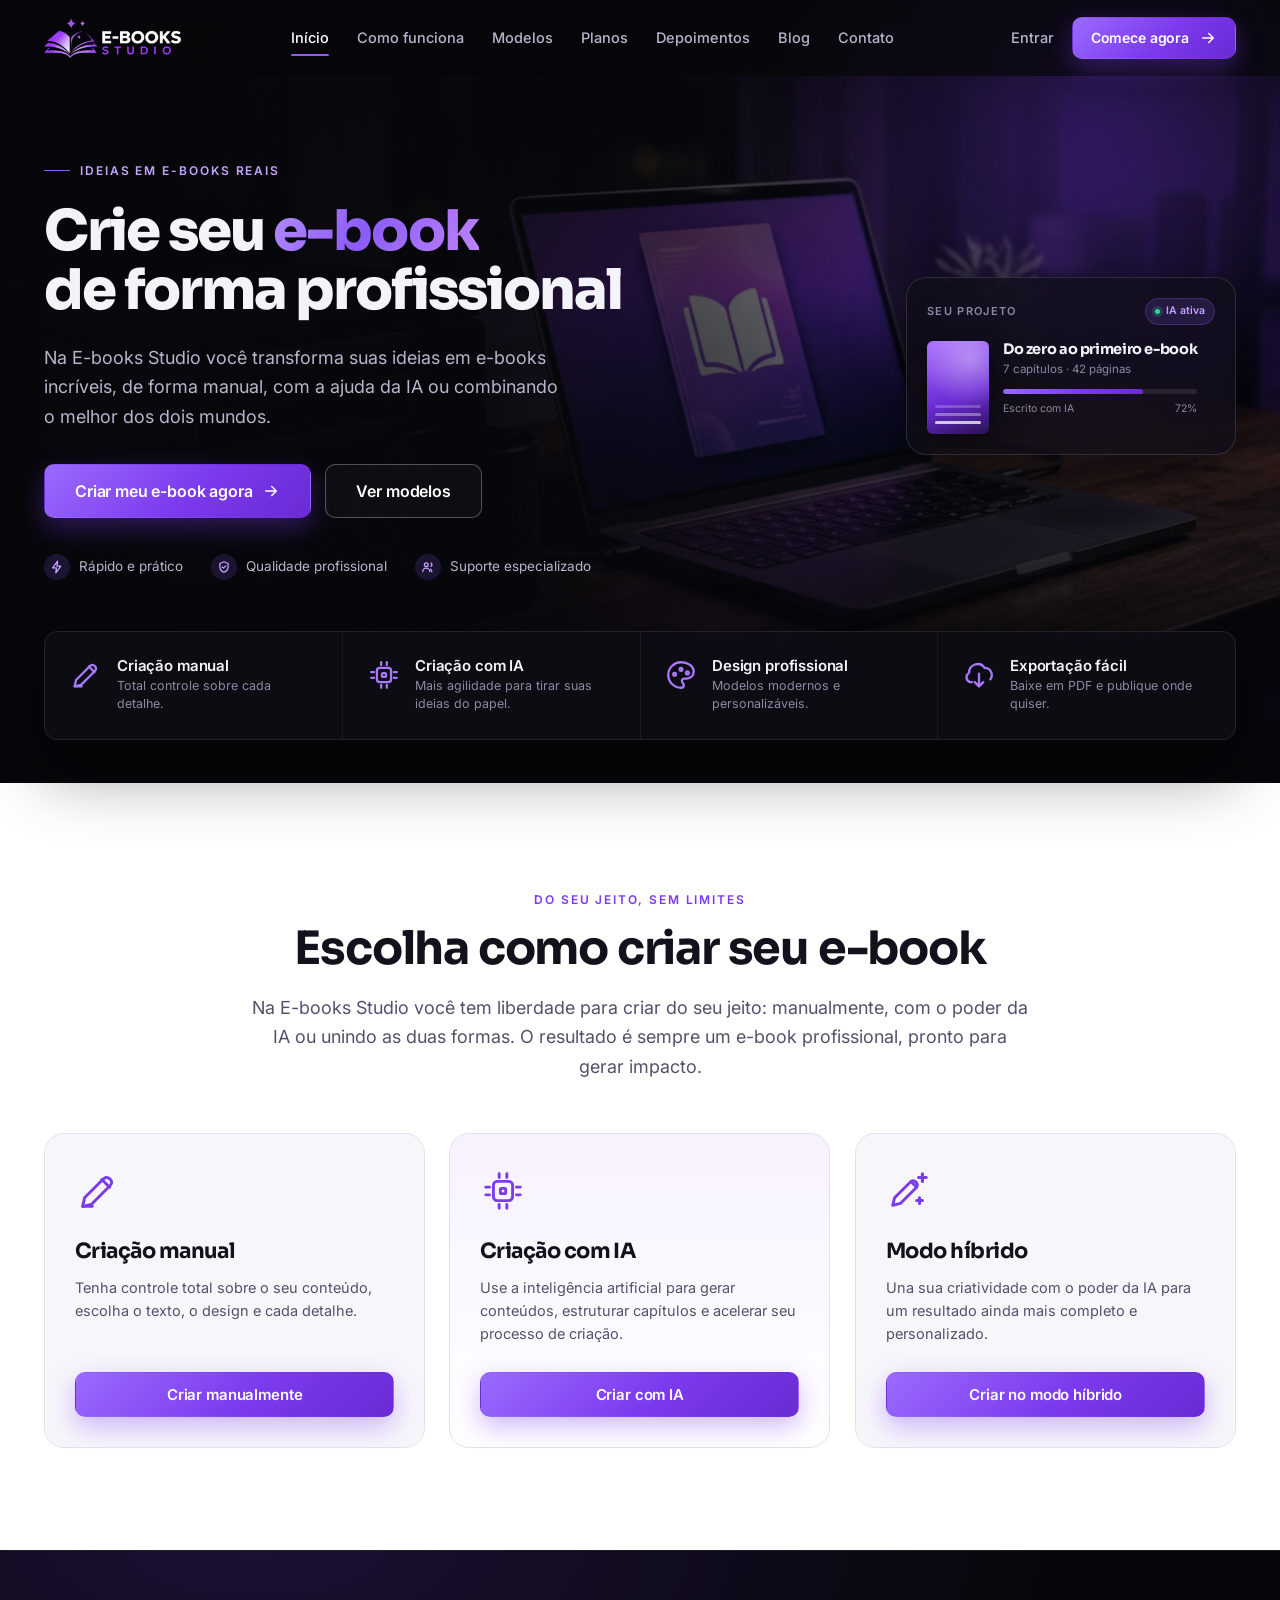
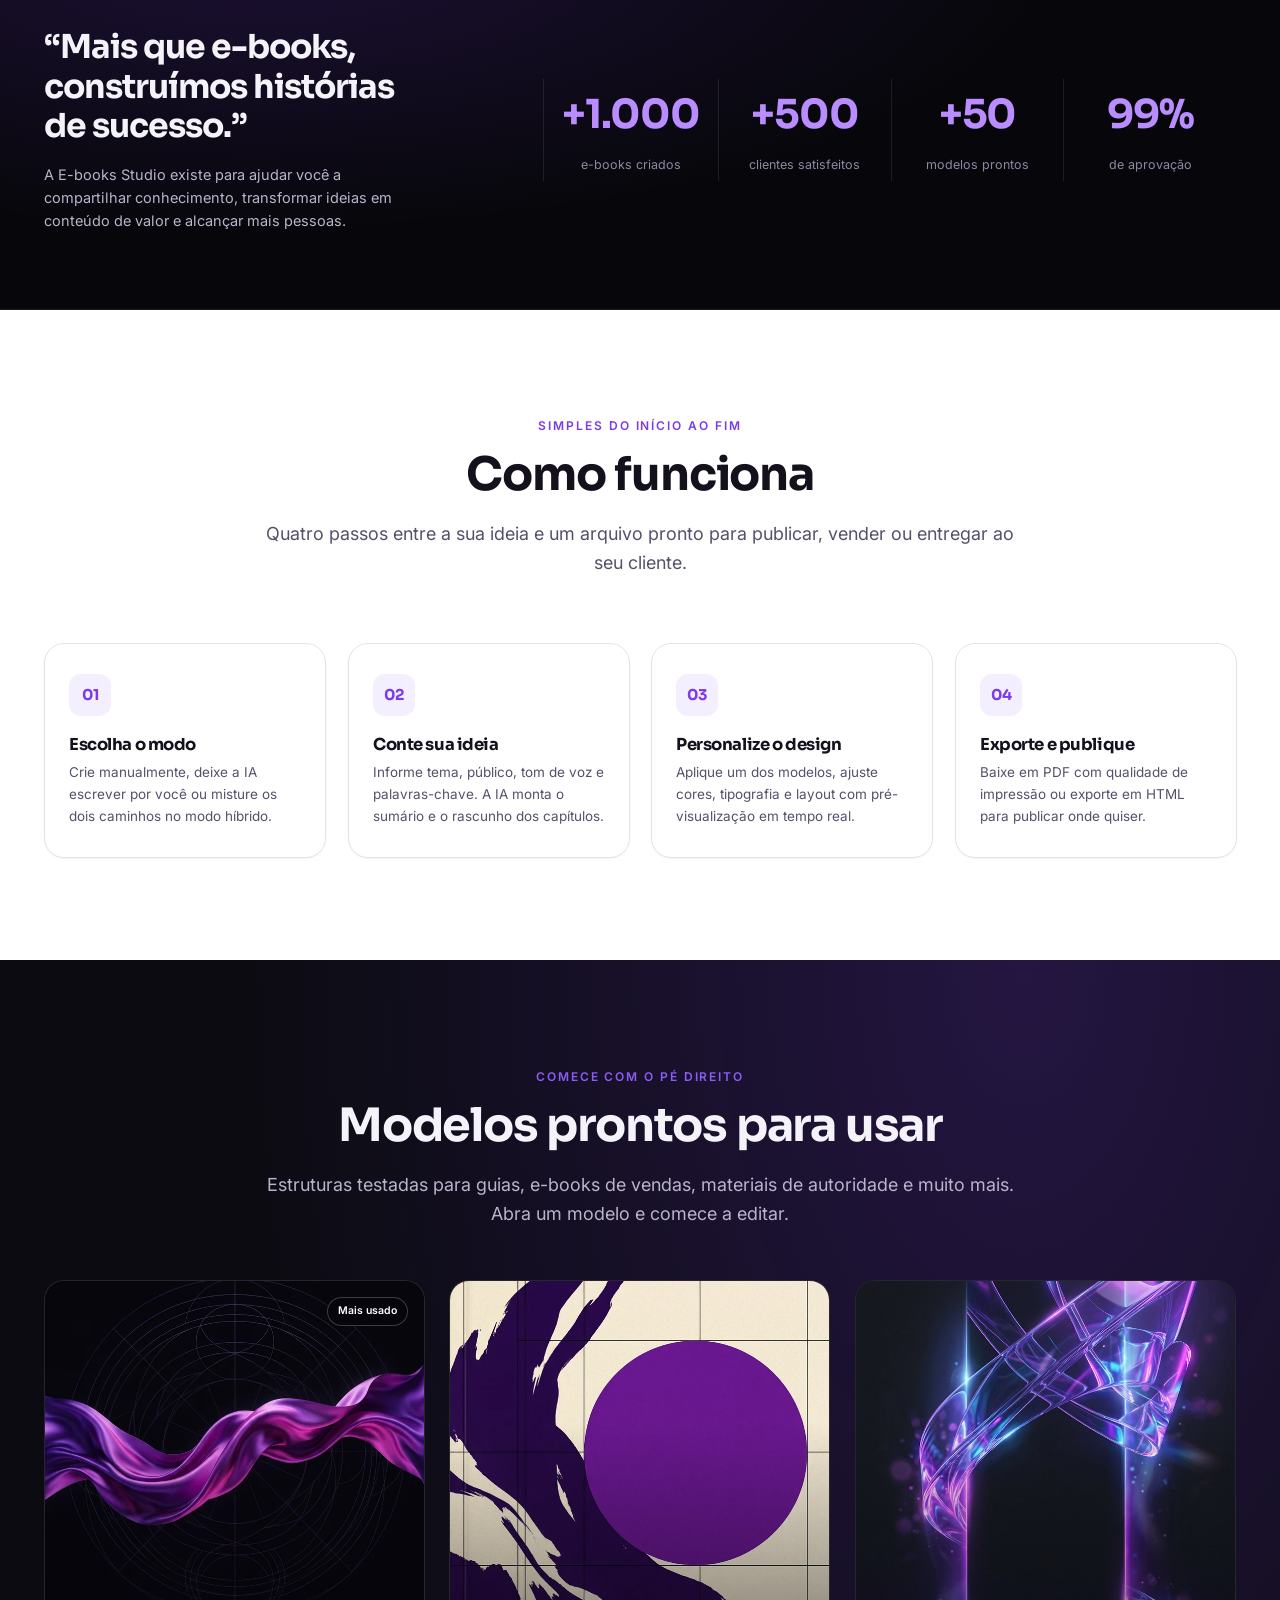
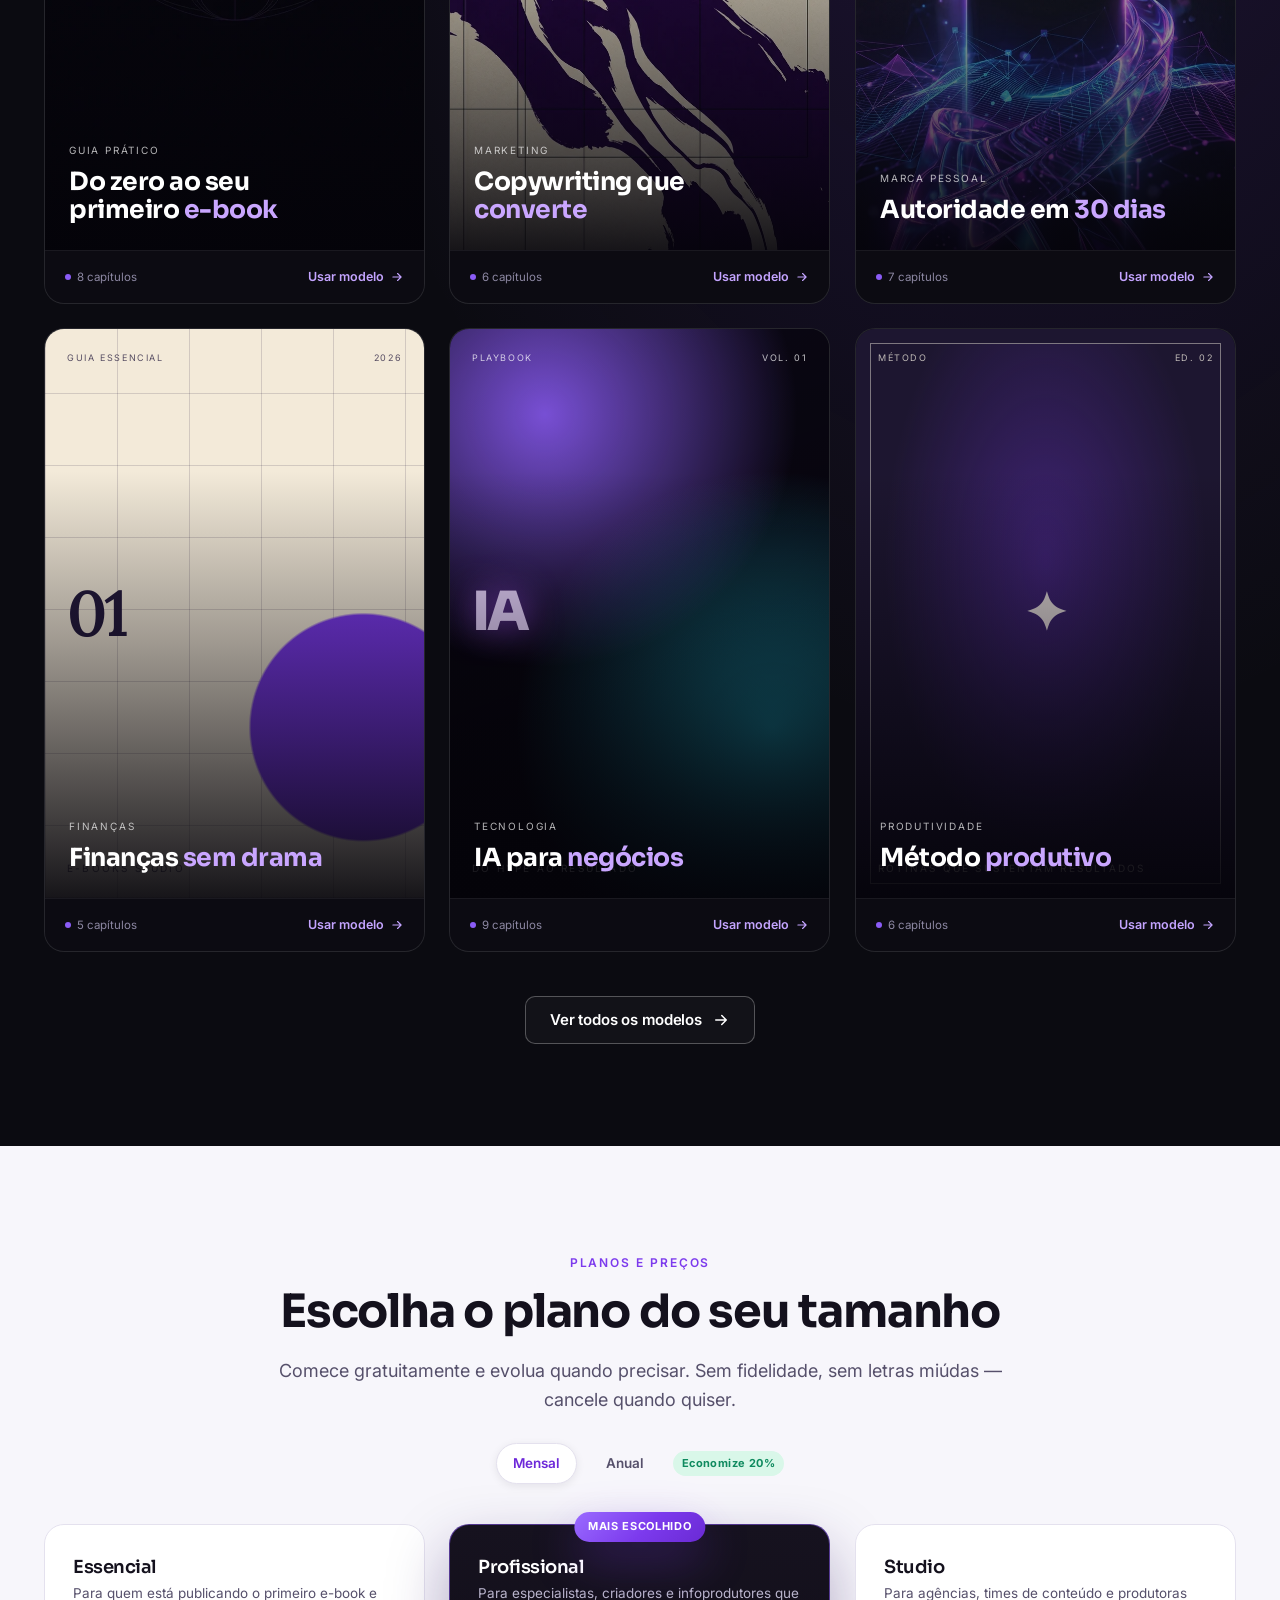
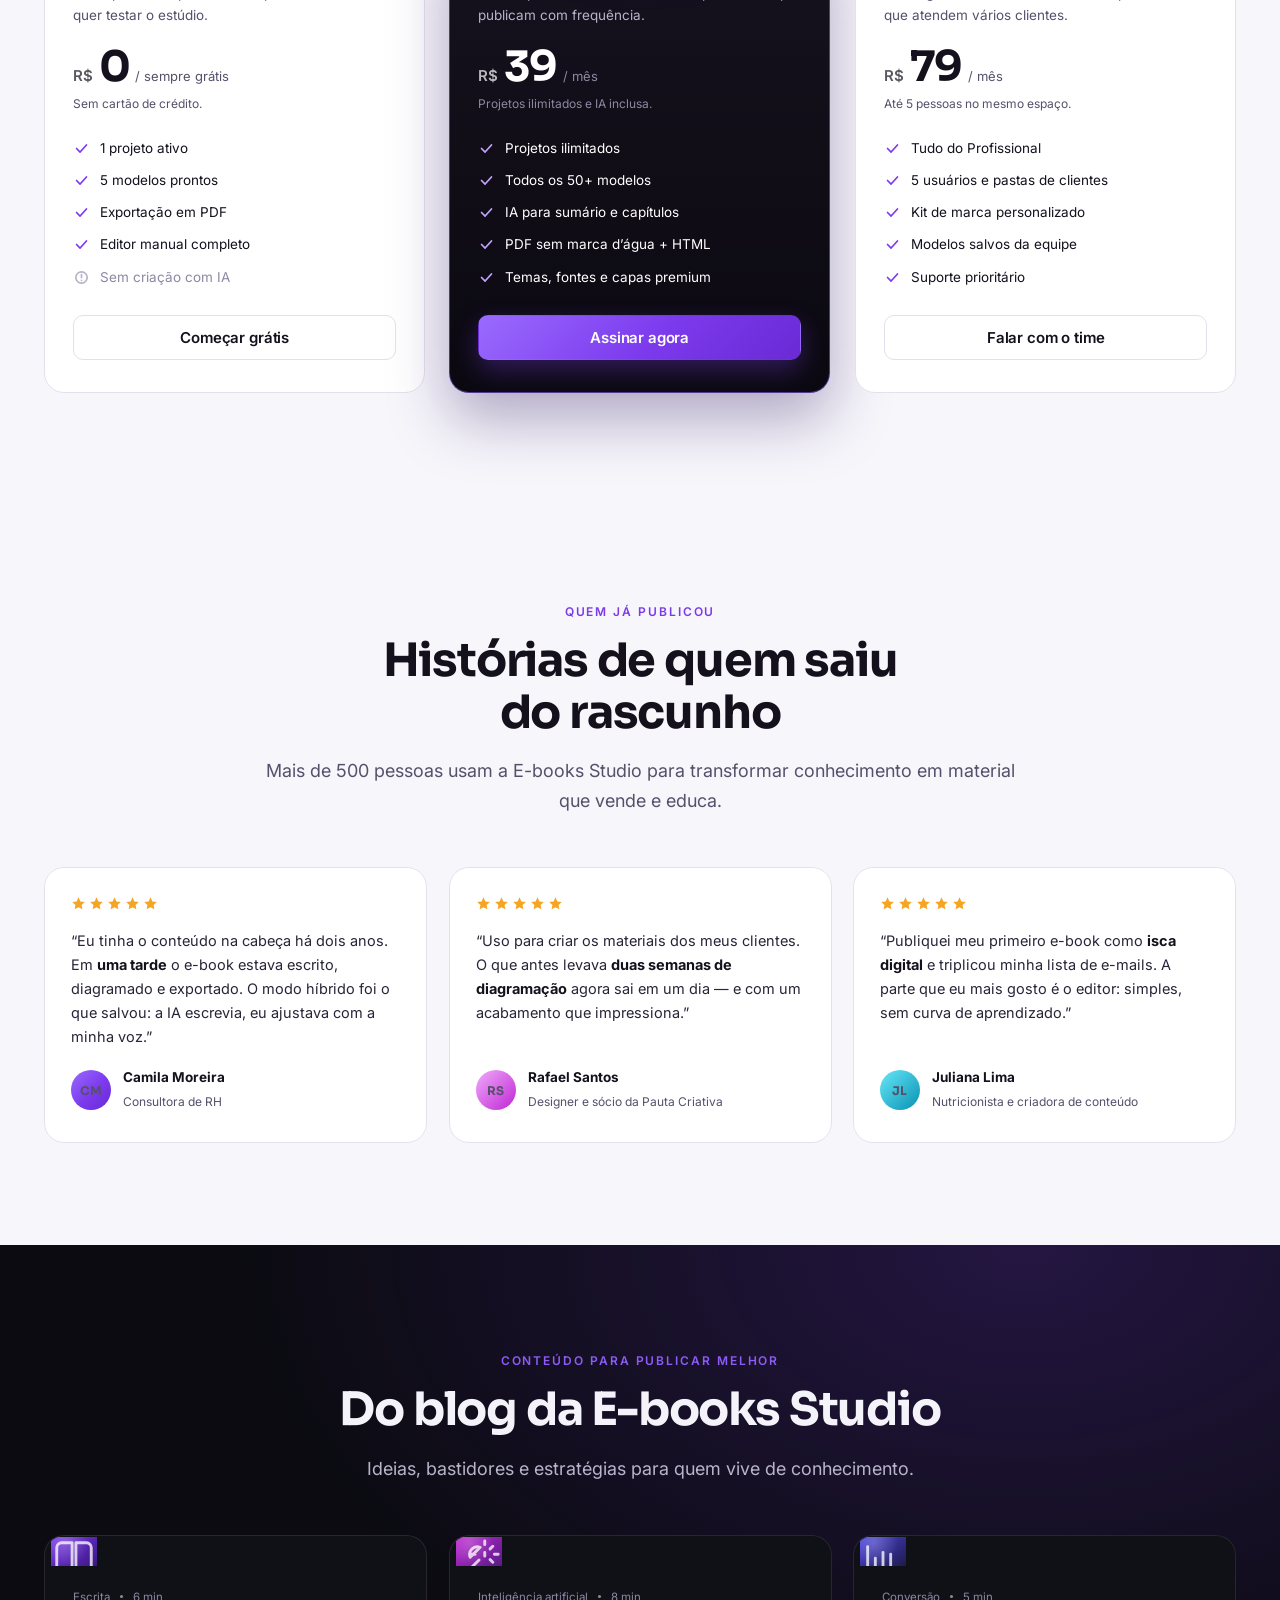
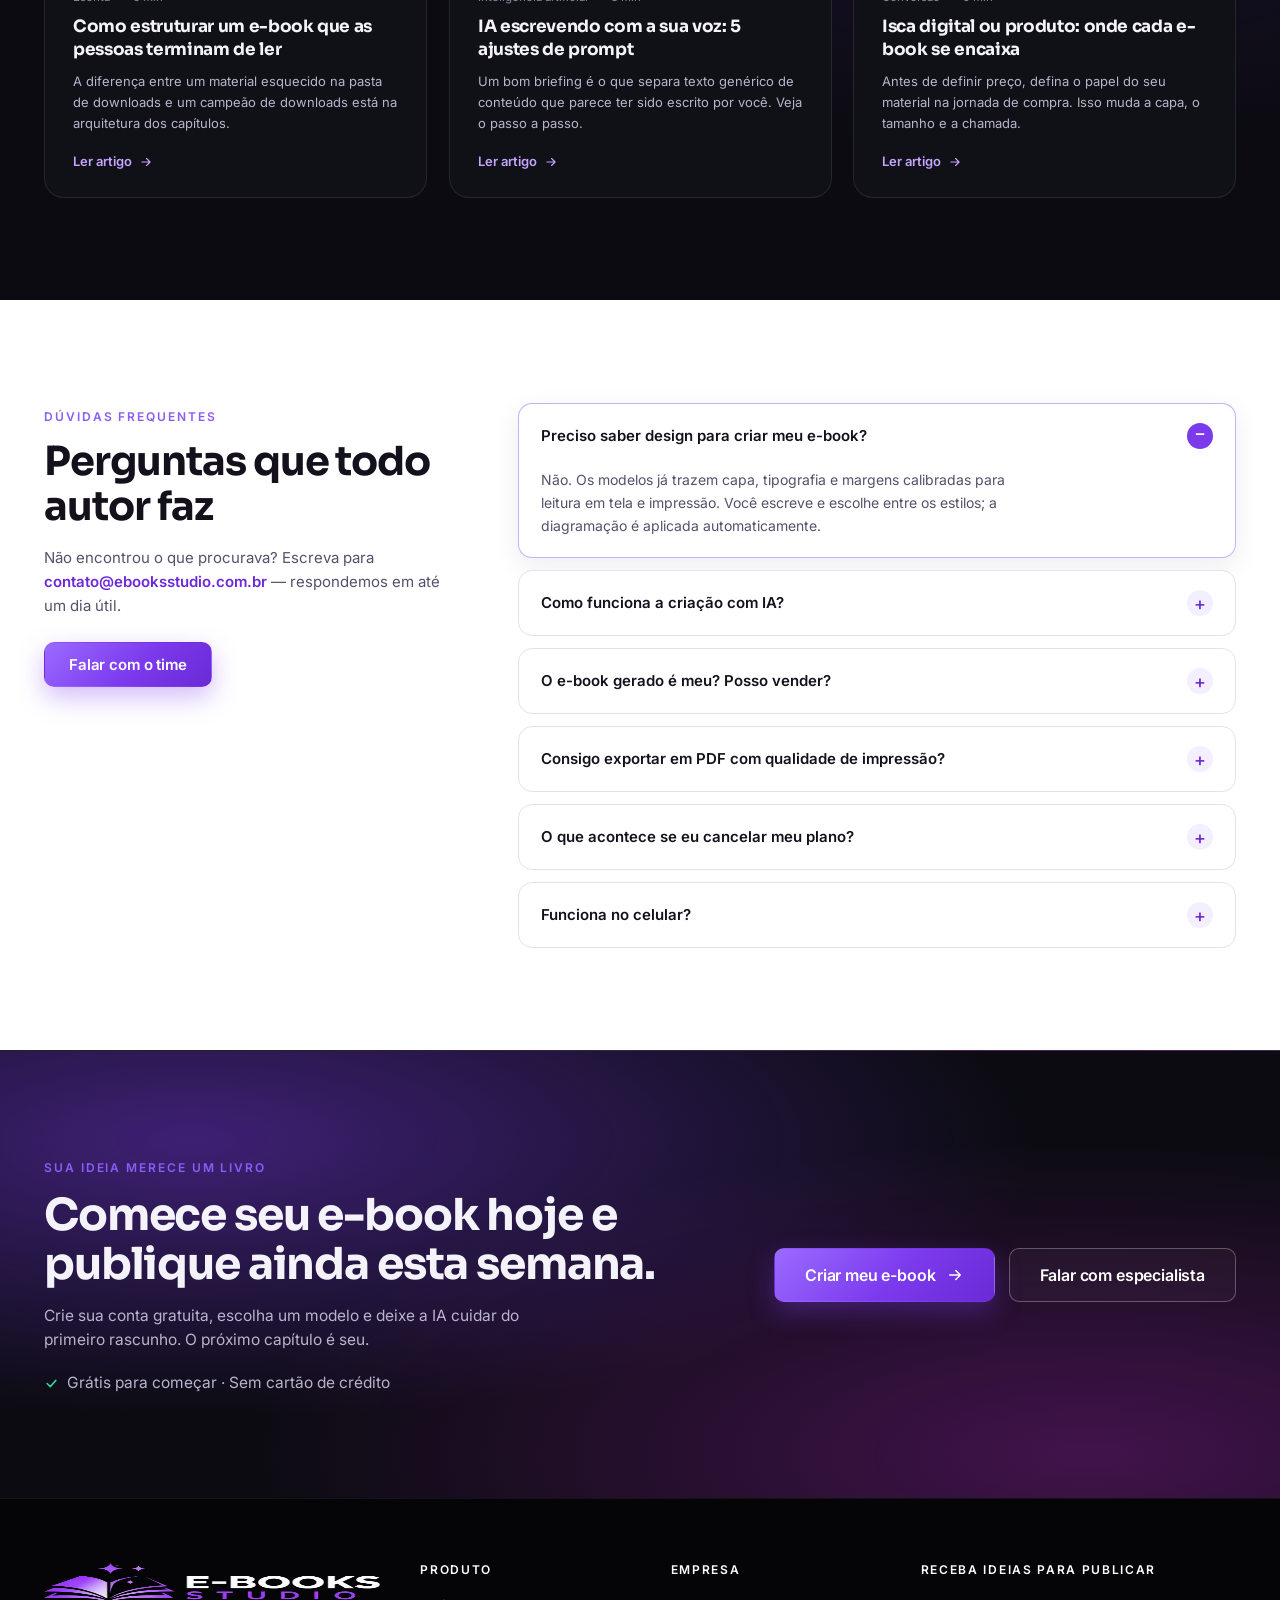
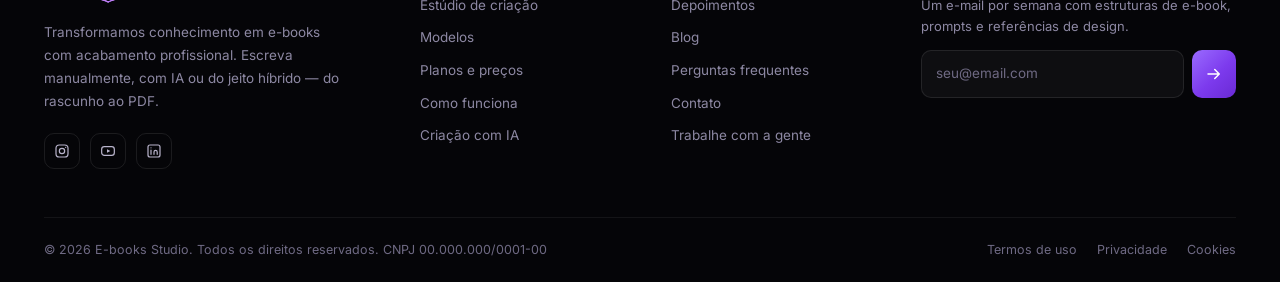
==== commit 09eac5b3: "style: ajustes de quebra de linha nos títulos da landing Co-authored-by: arena-agent <297053741+aren" ====
--- a/index.html
+++ b/index.html
@@ -356,7 +356,7 @@
   <div class="container">
     <div class="section-head" data-reveal>
       <span class="eyebrow">Planos e preços</span>
-      <h2>Escolha o plano do seu tamanho</h2>
+      <h2>Escolha o plano do&nbsp;seu&nbsp;tamanho</h2>
       <p>Comece gratuitamente e evolua quando precisar. Sem fidelidade, sem letras miúdas — cancele quando quiser.</p>
     </div>
 
@@ -433,7 +433,7 @@
   <div class="container">
     <div class="section-head" data-reveal>
       <span class="eyebrow">Quem já publicou</span>
-      <h2>Histórias de quem saiu do rascunho</h2>
+      <h2>Histórias de quem saiu do&nbsp;rascunho</h2>
       <p>Mais de 500 pessoas usam a E-books Studio para transformar conhecimento em material que vende e educa.</p>
     </div>
 
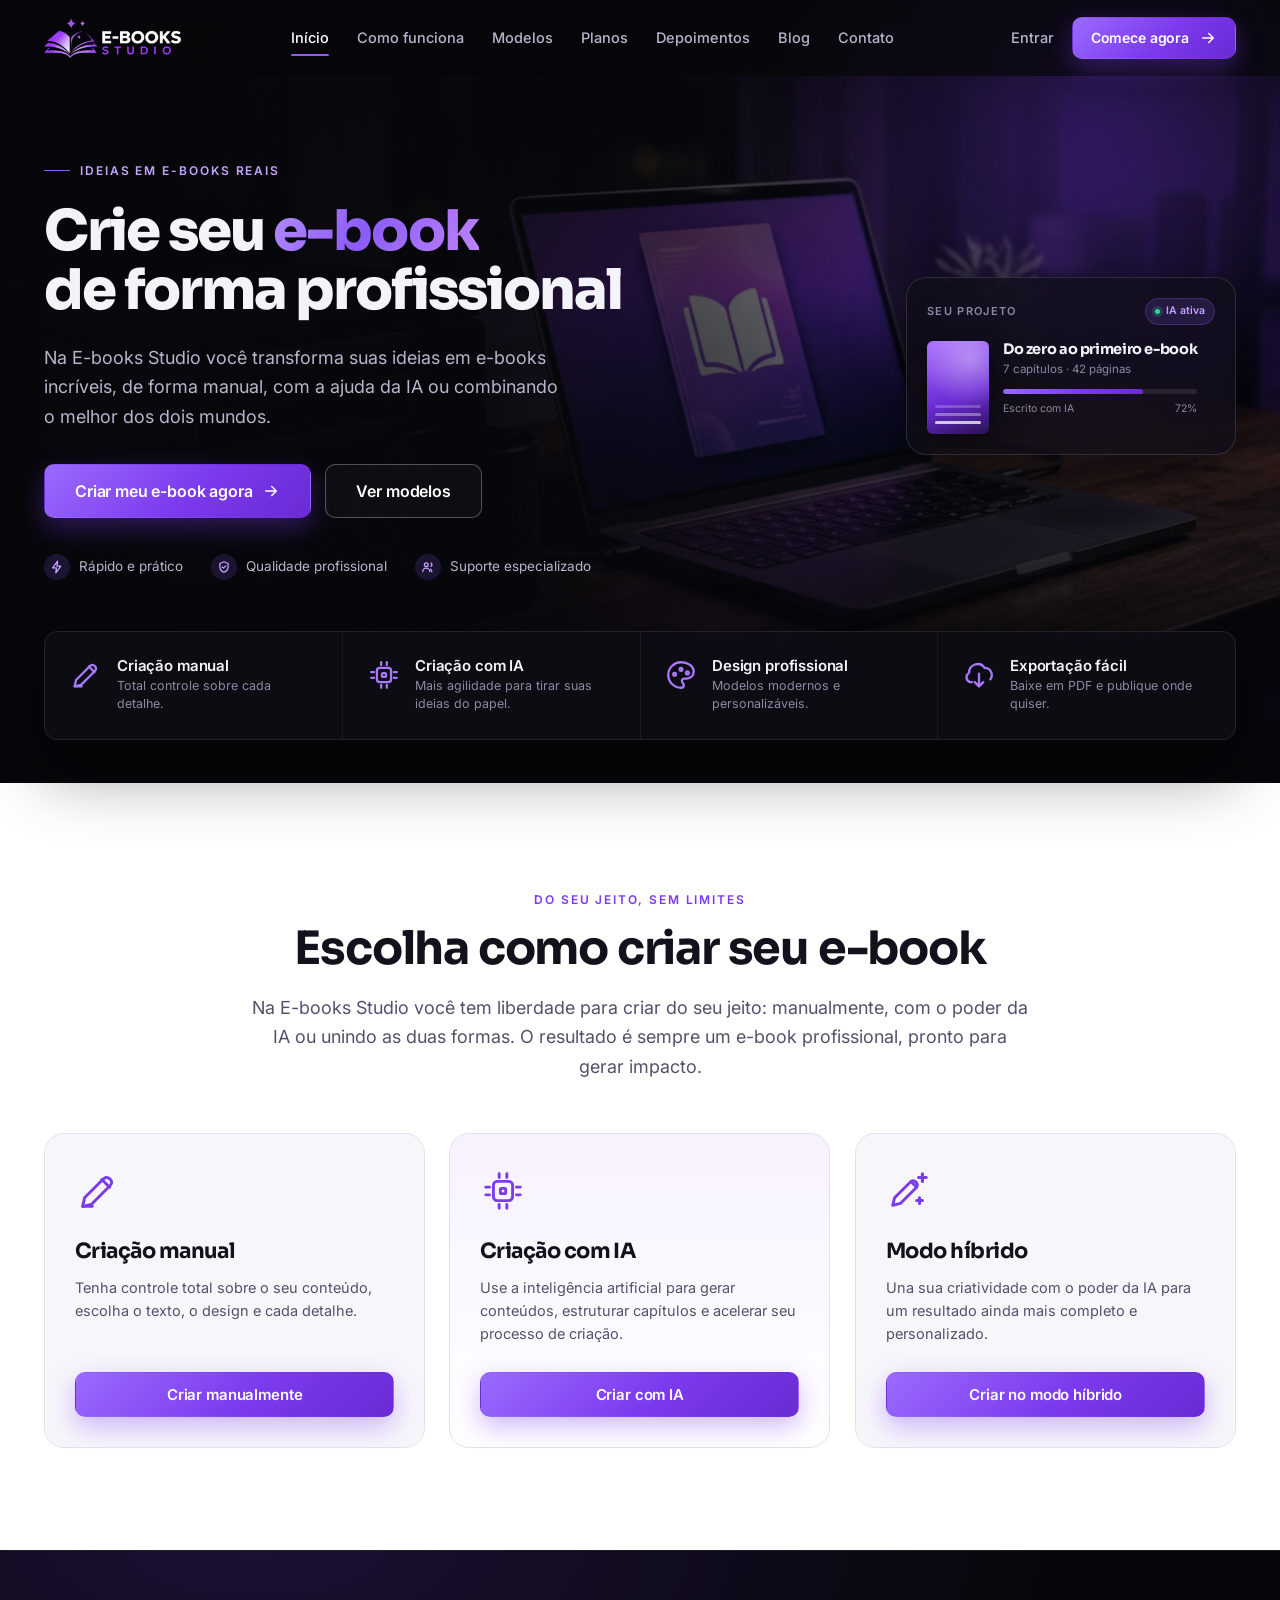
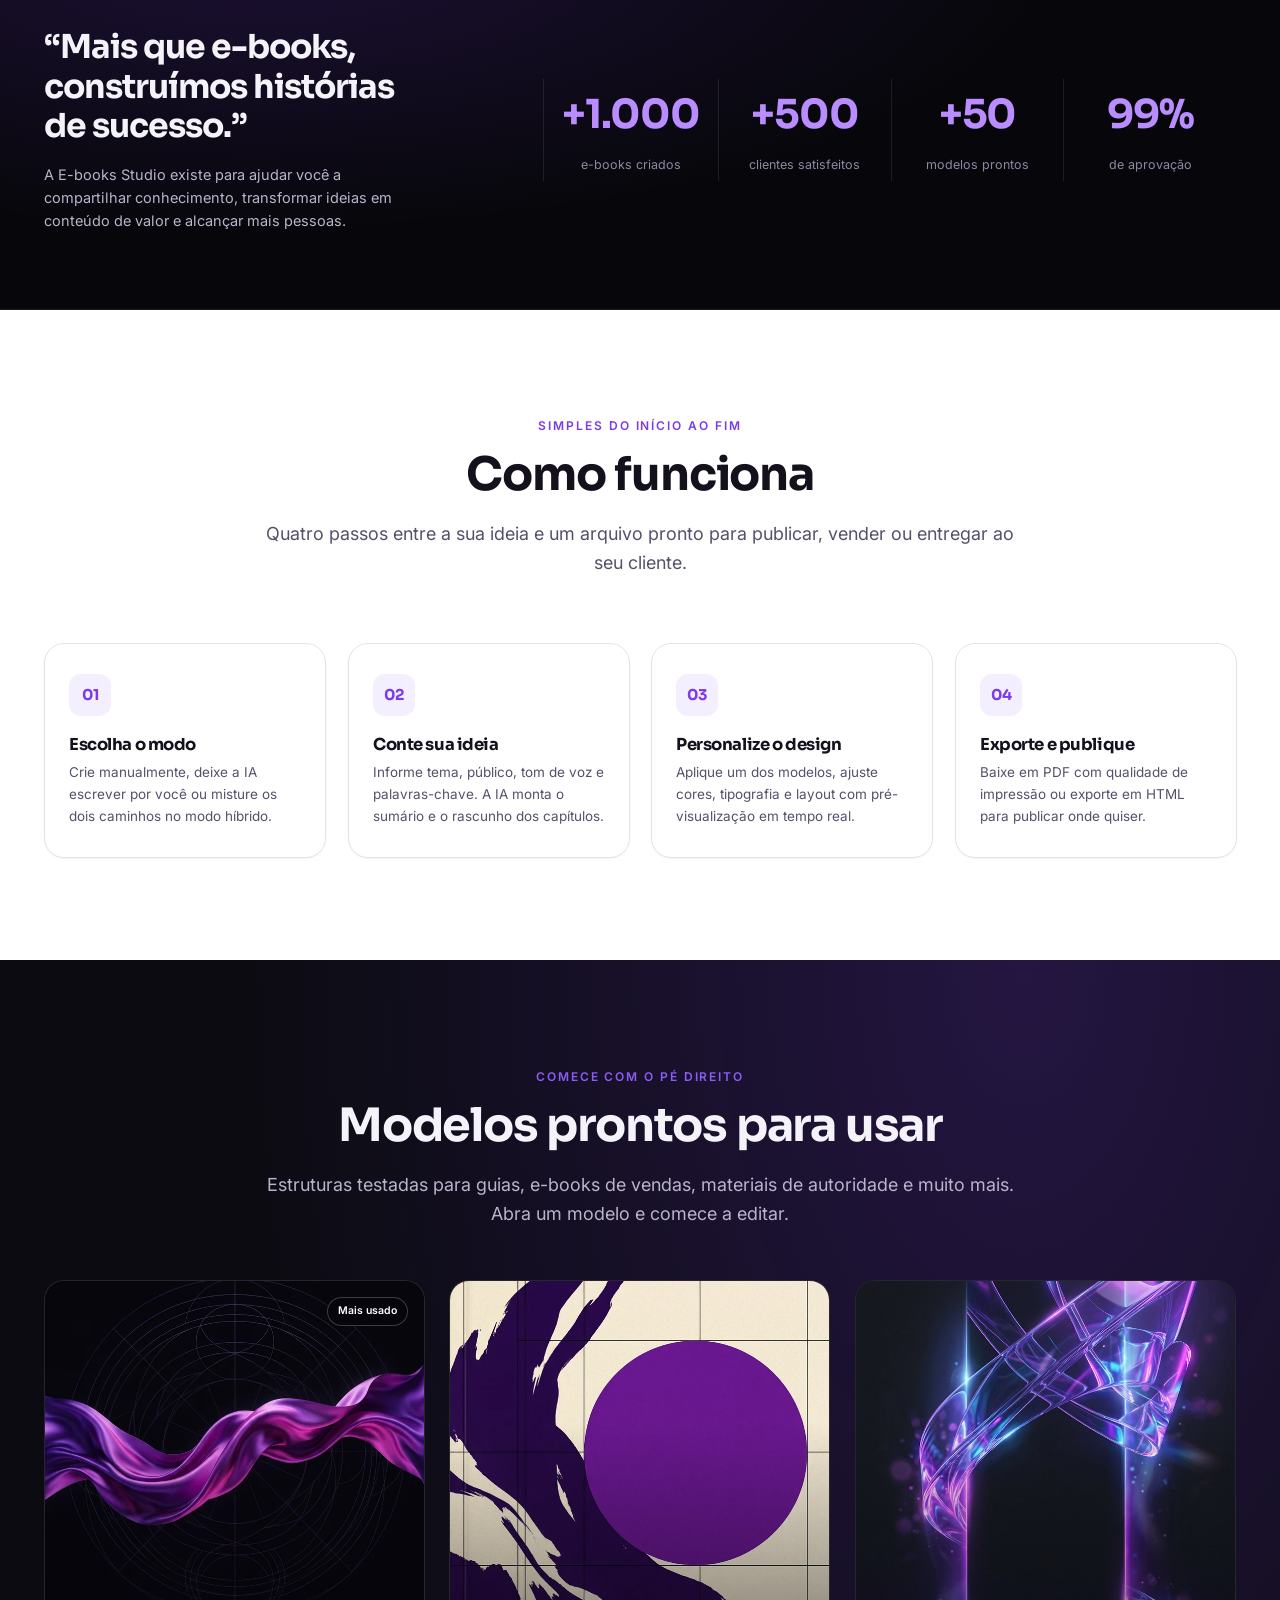
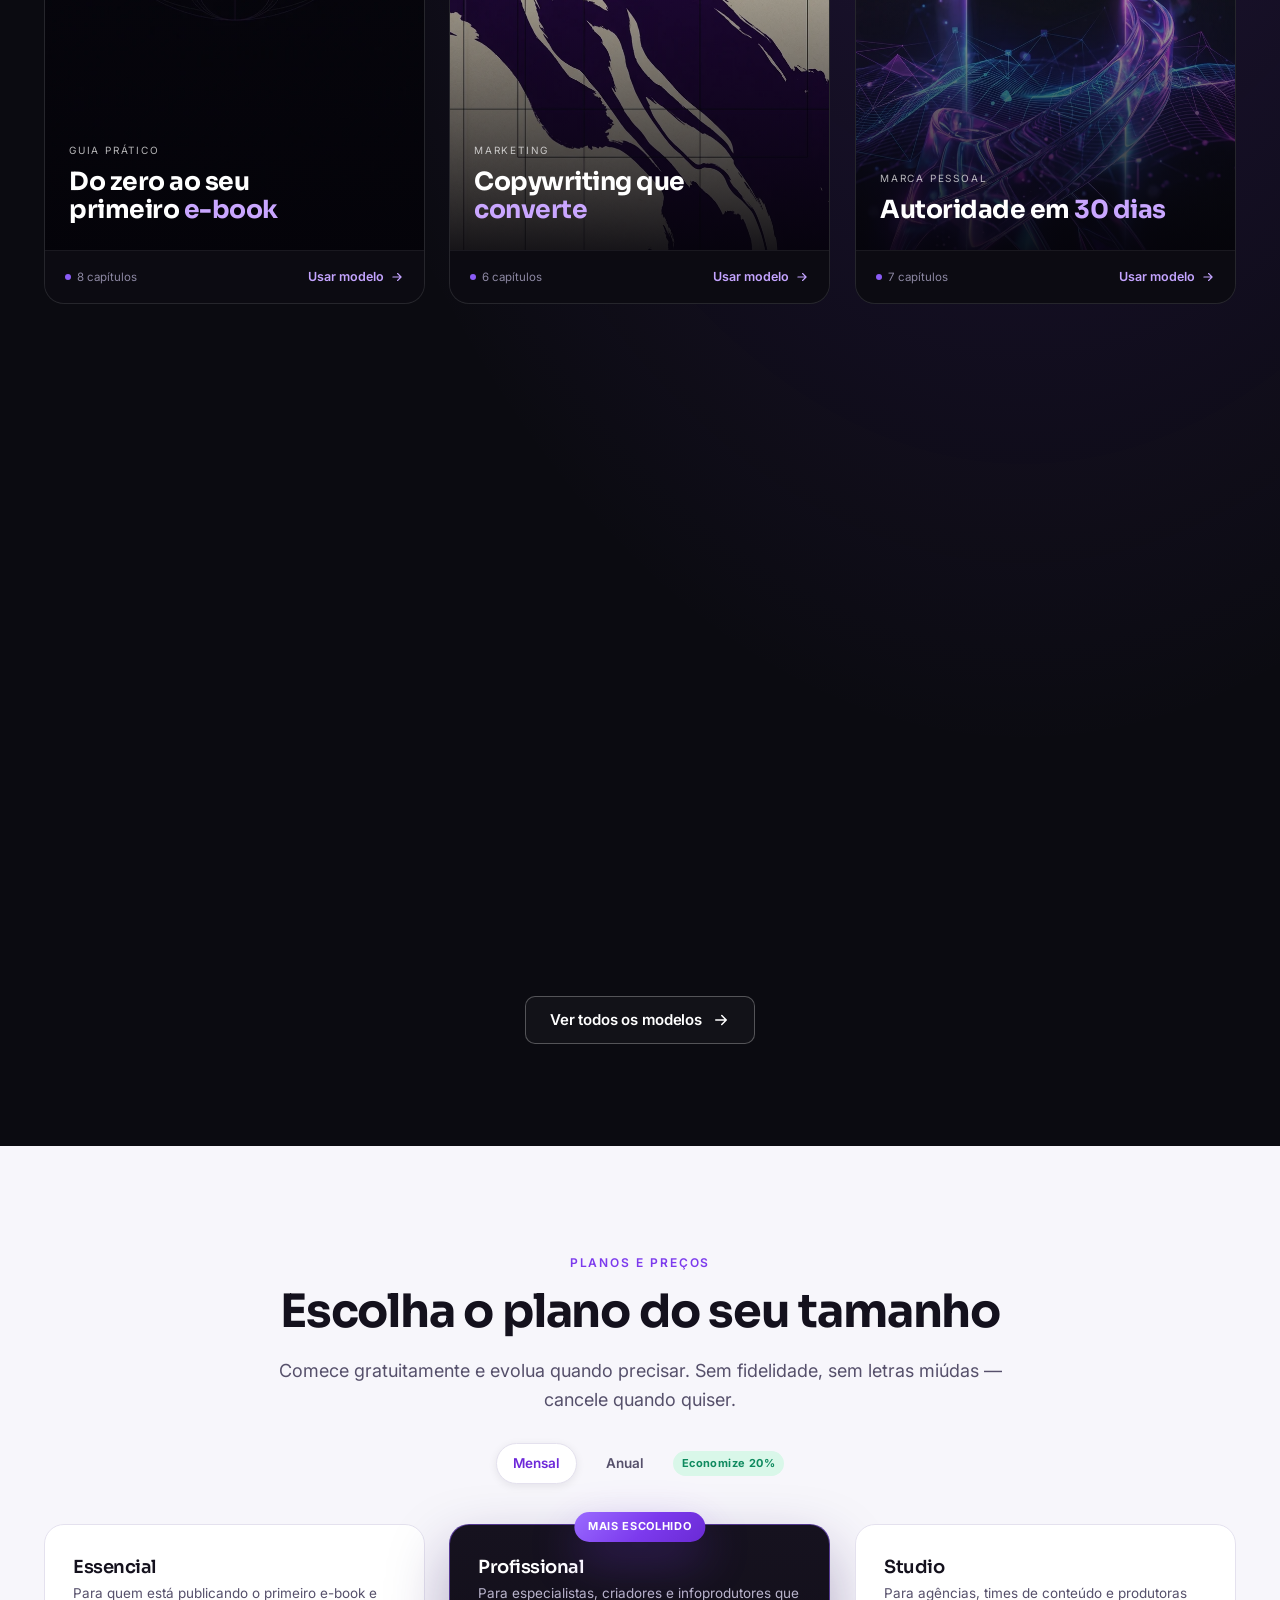
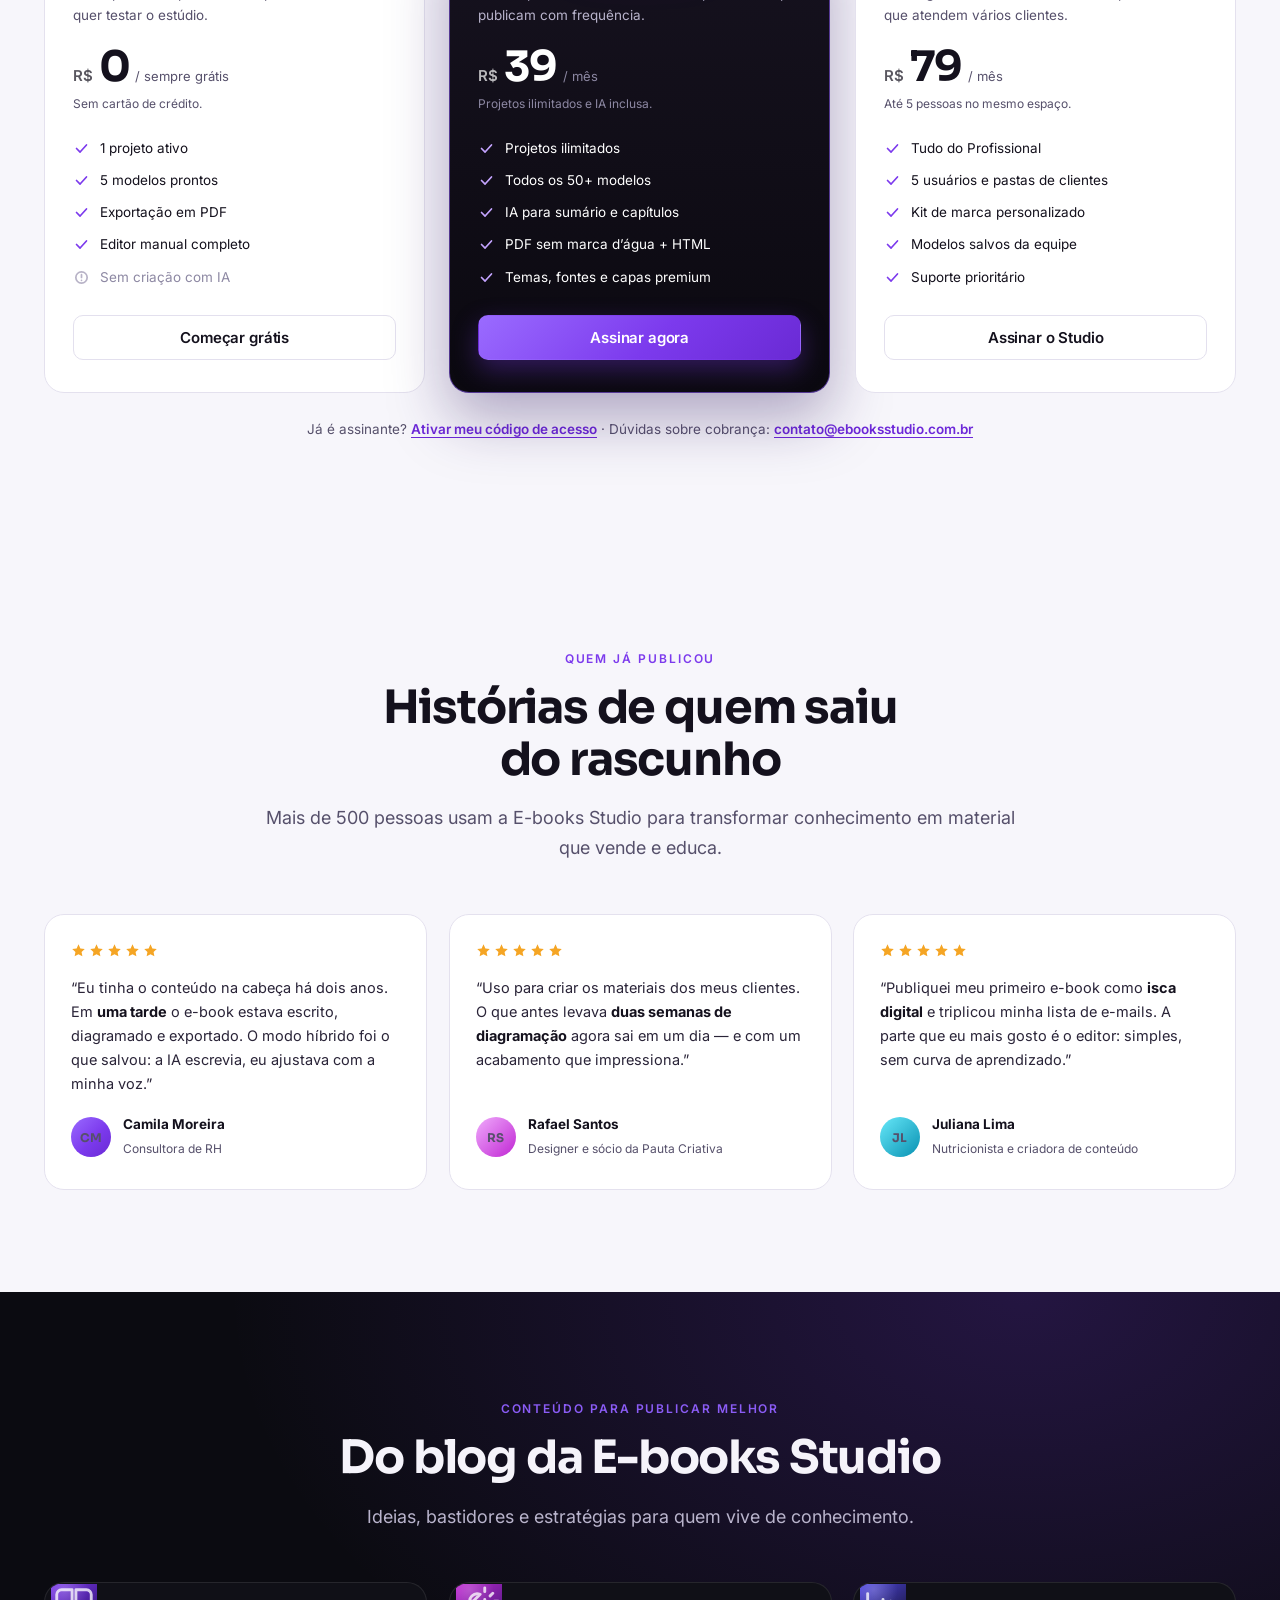
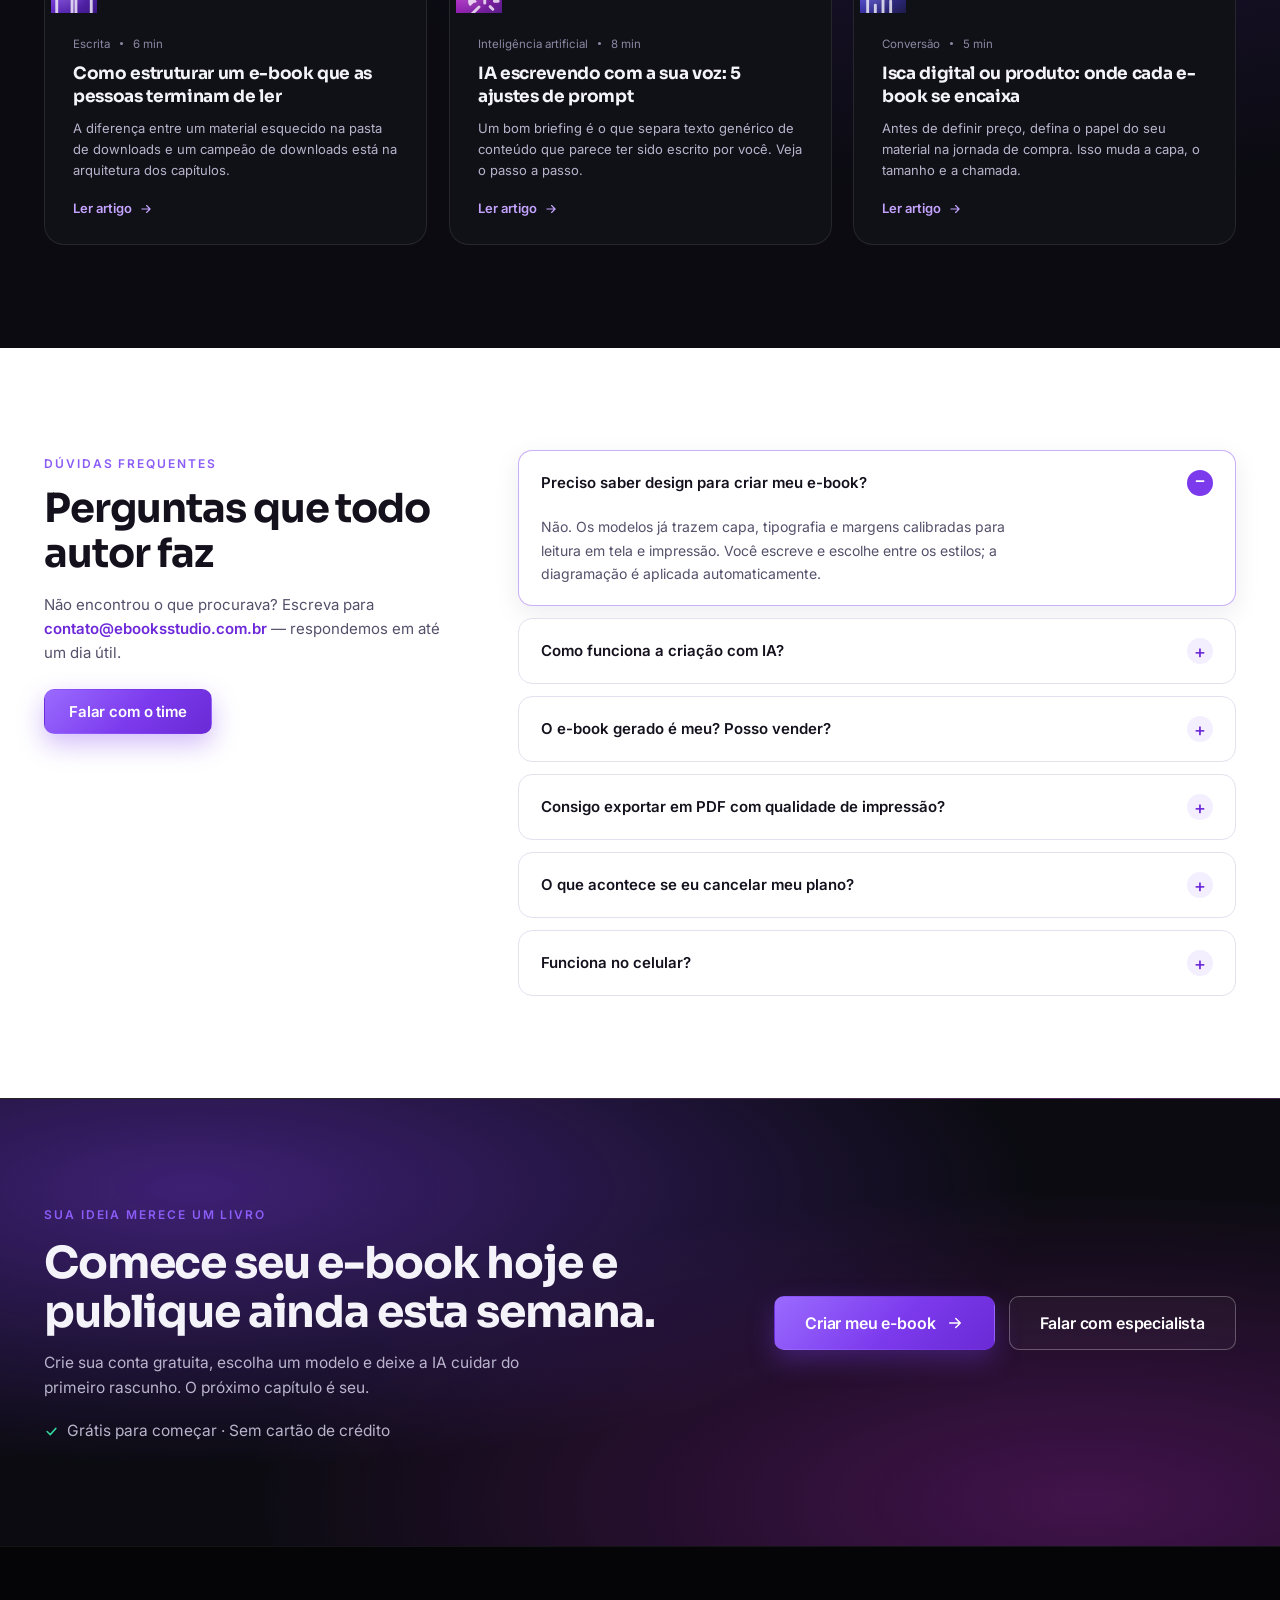
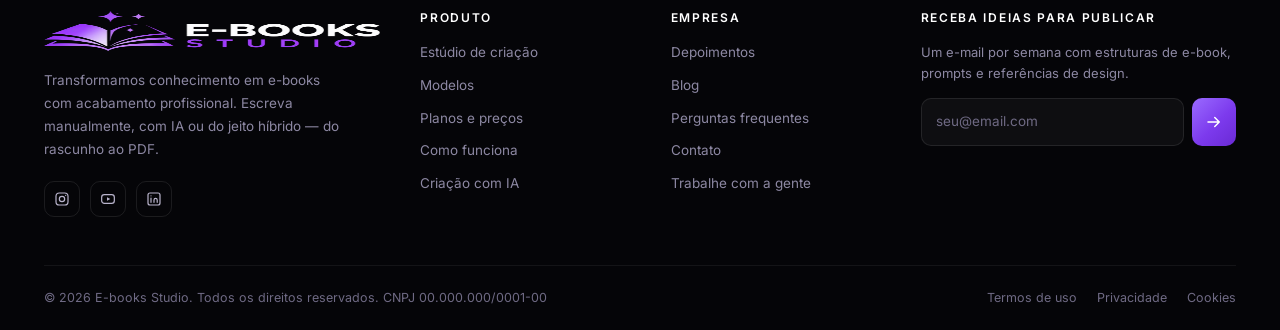
==== commit ff27b8a1: "feat: cobrança por plano com licença de acesso - checkout.html: escolha de plano/período, resumo e e" ====
--- a/index.html
+++ b/index.html
@@ -403,7 +403,7 @@
           <li><svg viewBox="0 0 24 24" fill="none" stroke="currentColor" stroke-width="2.4" stroke-linecap="round" stroke-linejoin="round" aria-hidden="true"><path d="m5 12 5 5 9-10"/></svg> PDF sem marca d’água + HTML</li>
           <li><svg viewBox="0 0 24 24" fill="none" stroke="currentColor" stroke-width="2.4" stroke-linecap="round" stroke-linejoin="round" aria-hidden="true"><path d="m5 12 5 5 9-10"/></svg> Temas, fontes e capas premium</li>
         </ul>
-        <a class="btn btn--primary btn--block" href="estudio.html?plano=profissional">Assinar agora</a>
+        <a class="btn btn--primary btn--block" href="checkout.html?plano=profissional&amp;ciclo=mensal">Assinar agora</a>
       </article>
 
       <article class="plan" data-reveal style="--reveal-delay:200ms">
@@ -422,9 +422,11 @@
           <li><svg viewBox="0 0 24 24" fill="none" stroke="currentColor" stroke-width="2.4" stroke-linecap="round" stroke-linejoin="round" aria-hidden="true"><path d="m5 12 5 5 9-10"/></svg> Modelos salvos da equipe</li>
           <li><svg viewBox="0 0 24 24" fill="none" stroke="currentColor" stroke-width="2.4" stroke-linecap="round" stroke-linejoin="round" aria-hidden="true"><path d="m5 12 5 5 9-10"/></svg> Suporte prioritário</li>
         </ul>
-        <a class="btn btn--outline-dark btn--block" href="estudio.html?plano=studio">Falar com o time</a>
-      </article>
-    </div>
+        <a class="btn btn--outline-dark btn--block" href="checkout.html?plano=studio&amp;ciclo=mensal">Assinar o Studio</a>
+      </article>
+    </div>
+
+    <p class="plans__foot">Já é assinante? <a href="acesso.html">Ativar meu código de acesso</a> · Dúvidas sobre cobrança: <a href="mailto:contato@ebooksstudio.com.br">contato@ebooksstudio.com.br</a></p>
   </div>
 </section>
 
--- a/assets/css/landing.css
+++ b/assets/css/landing.css
@@ -1055,3 +1055,18 @@
   .footer__news { grid-column: auto; }
   .footer__bottom { flex-direction: column; align-items: flex-start; }
 }
+
+/* rodapé do bloco de planos */
+.plans__foot {
+  margin: 26px 0 0;
+  text-align: center;
+  font-size: 13.5px;
+  color: var(--text-dark-soft);
+}
+.plans__foot a {
+  color: var(--purple-700);
+  font-weight: 600;
+  text-decoration: underline;
+  text-underline-offset: 3px;
+}
+.plans__foot a:hover { color: var(--purple-600); }
